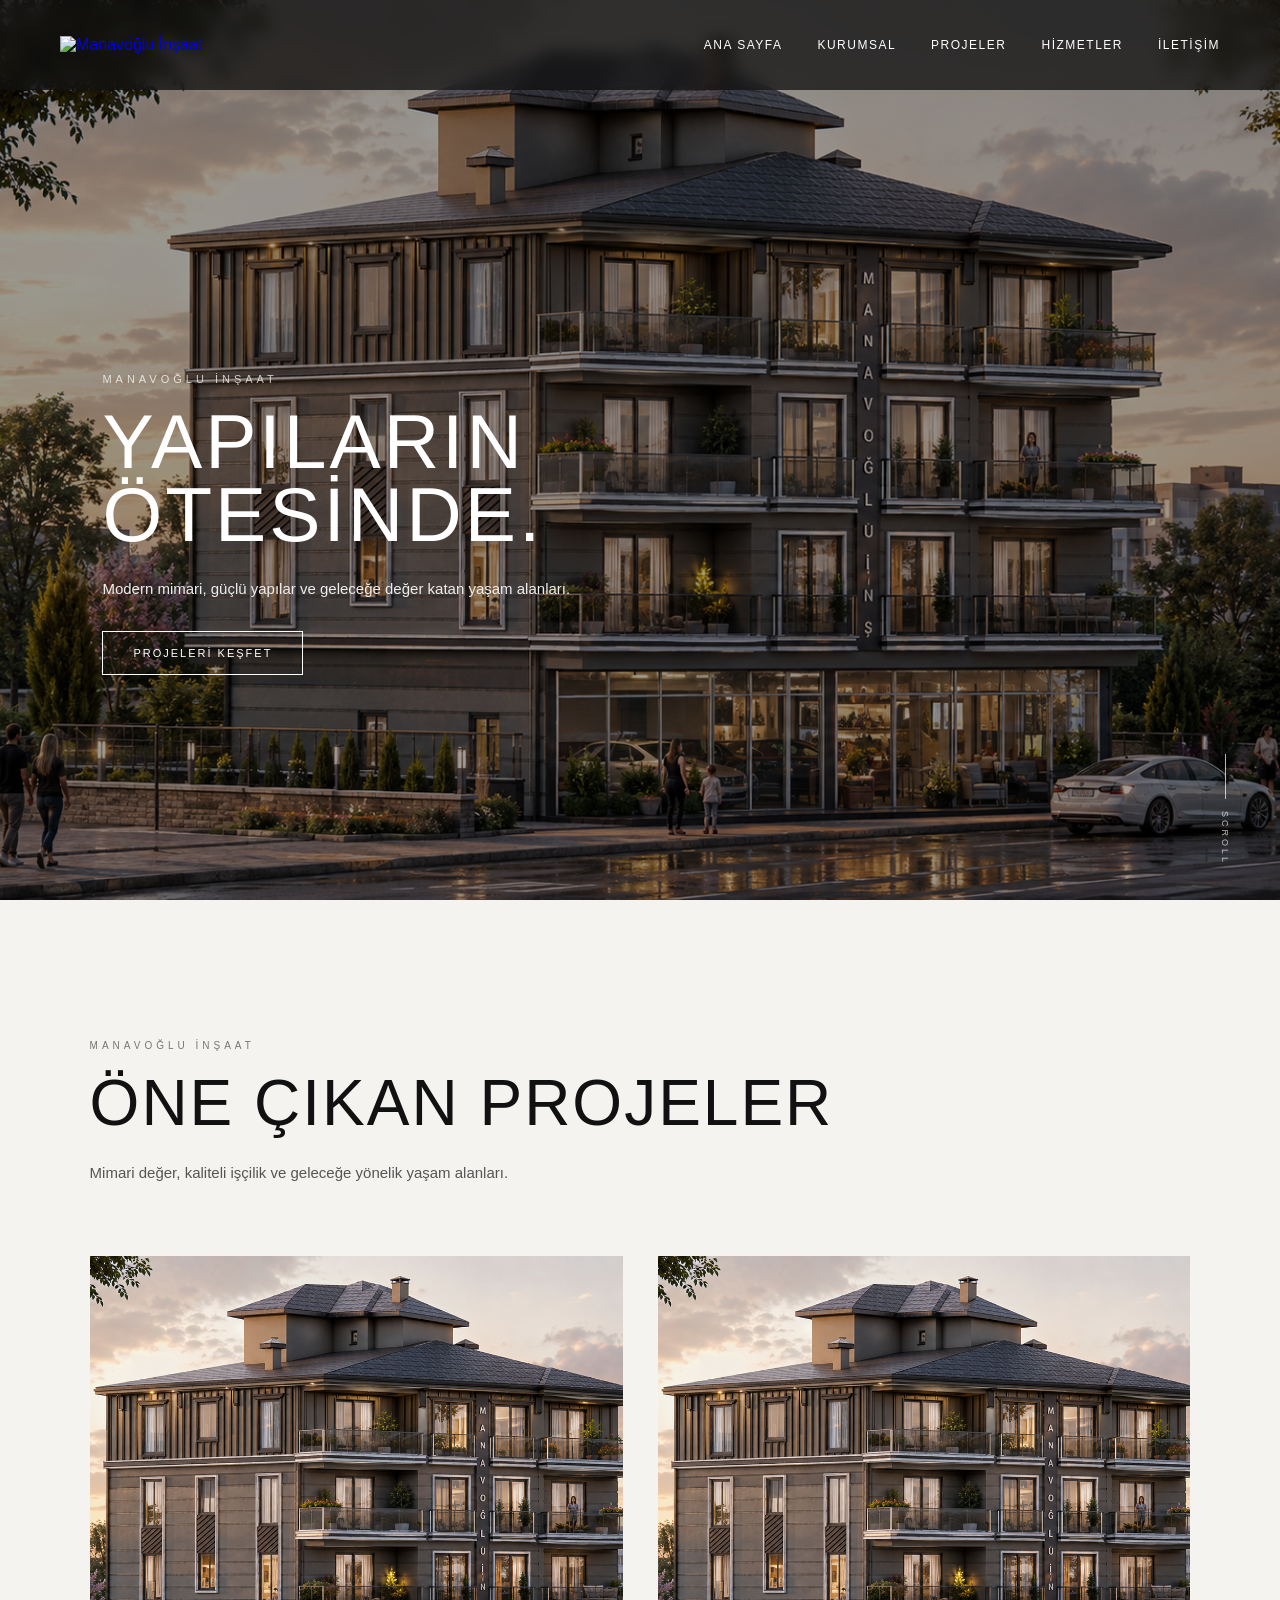
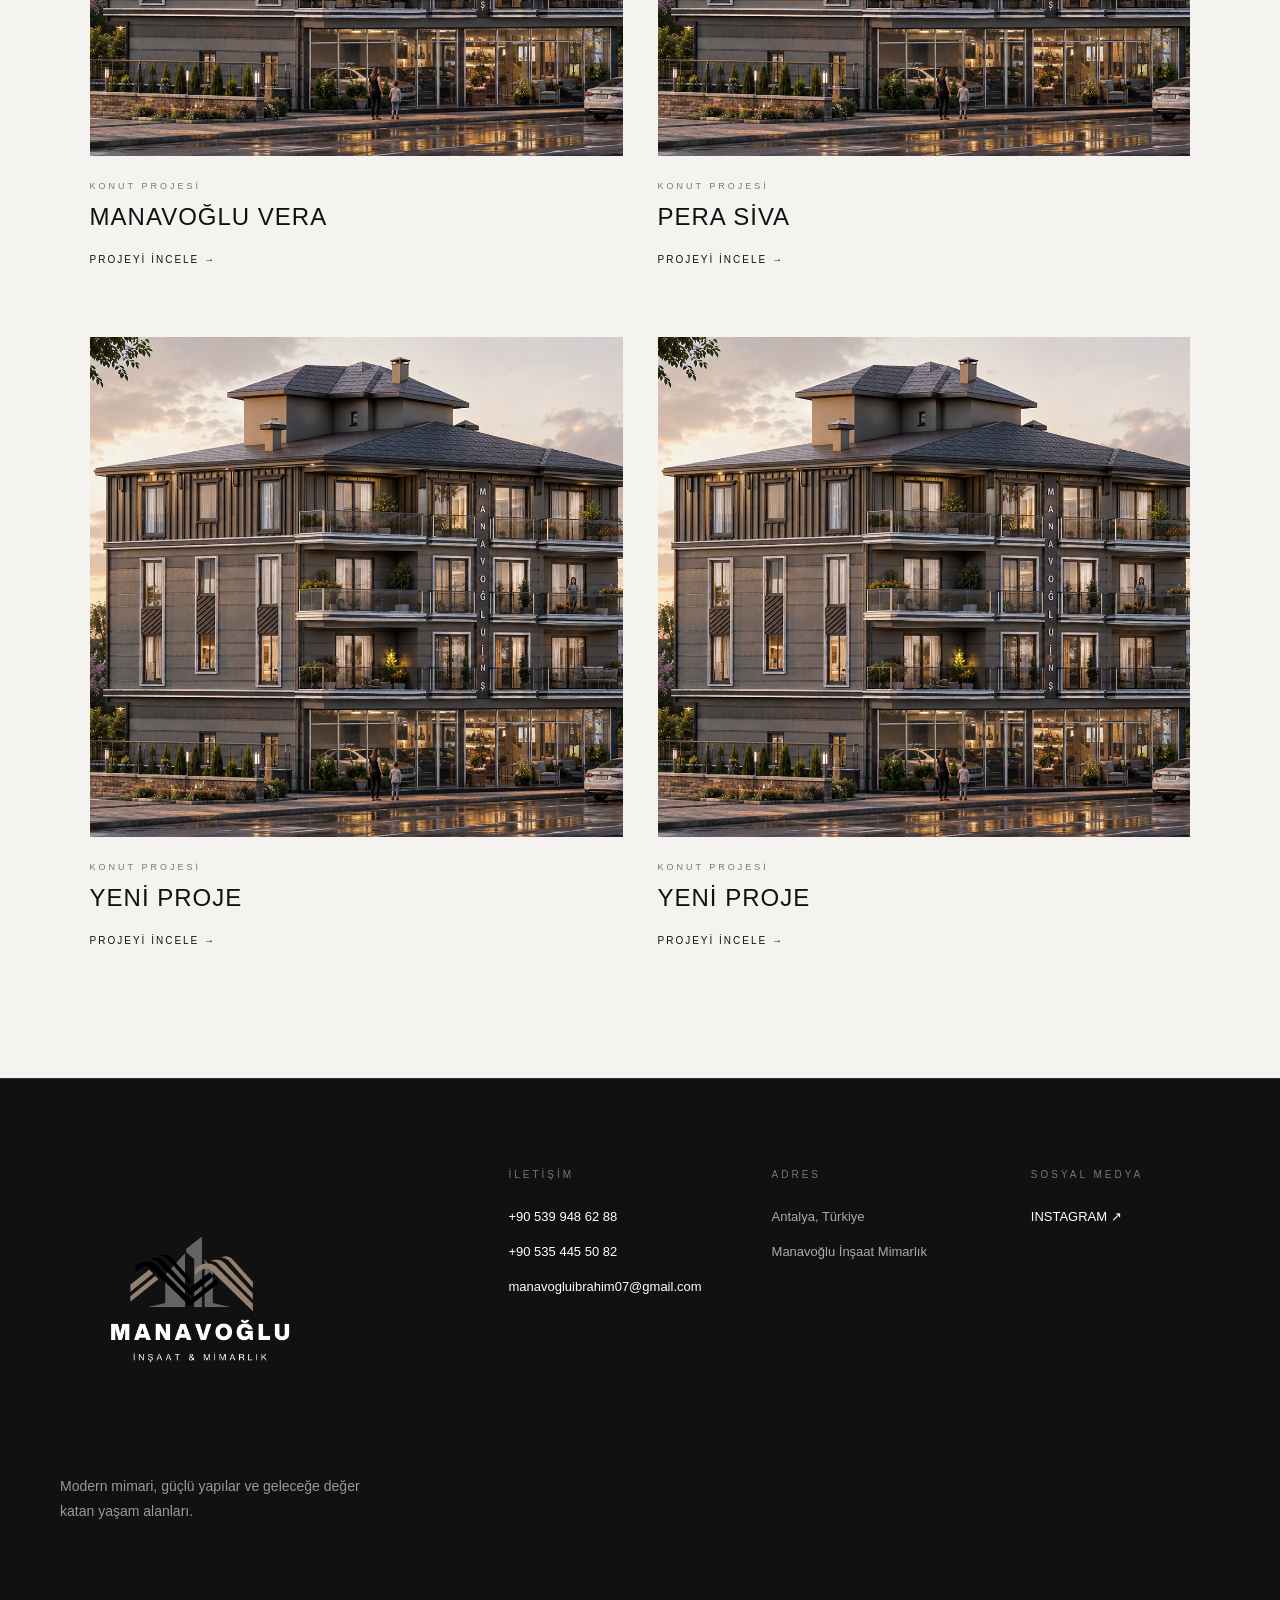
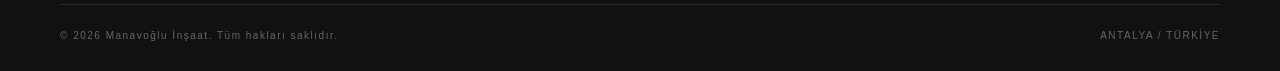
==== index.html @ 9c39bdbb "hamburger butonu" ====
<!DOCTYPE html>
<html lang="tr">
<head>
    <meta charset="UTF-8">
    <meta name="viewport" content="width=device-width, initial-scale=1.0">
    <link rel="icon" type="image/png" href="./images/favicon.png">

    <title>Manavoğlu İnşaat</title>

    <link rel="stylesheet" href="css/style.css">
</head>

<body>

    <!-- =========================
         ÜST MENÜ
    ========================== -->

    <header class="navbar">

    <a href="index.html" class="logo">
        <img src="./images/manavoglu-logo.png" alt="Manavoğlu İnşaat">
    </a>

    <nav class="menu" id="mobileMenu">

        <a href="index.html">ANA SAYFA</a>

        <a href="kurumsal.html">KURUMSAL</a>

        <a href="#projeler">PROJELER</a>

        <a href="#">HİZMETLER</a>

        <a href="#iletisim">İLETİŞİM</a>

    </nav>

    <!-- HAMBURGER BUTONU -->

    <button class="hamburger" id="hamburger" aria-label="Menüyü aç">

        <span></span>
        <span></span>
        <span></span>

    </button>

</header>


    <main>

        <!-- =========================
             HERO
        ========================== -->

        <section class="hero">

            <img
                src="./images/hero.png"
                class="hero-image"
                alt="Manavoğlu İnşaat projesi"
            >

            <div class="hero-overlay"></div>

            <div class="hero-content">

                <p class="hero-small">
                    MANAVOĞLU İNŞAAT
                </p>

                <h1>
                    YAPILARIN<br>
                    ÖTESİNDE.
                </h1>

                <p class="hero-text">
                    Modern mimari, güçlü yapılar ve
                    geleceğe değer katan yaşam alanları.
                </p>

                <a href="#projeler" class="hero-button">
                    PROJELERİ KEŞFET
                </a>

            </div>

            <div class="scroll-indicator">
                <span></span>
                SCROLL
            </div>

        </section>


        <!-- =========================
             PROJELER
        ========================== -->

        <section class="projects-section" id="projeler">

            <div class="section-header">

                <p class="section-small">
                    MANAVOĞLU İNŞAAT
                </p>

                <h2>
                    ÖNE ÇIKAN PROJELER
                </h2>

                <p class="section-description">
                    Mimari değer, kaliteli işçilik ve
                    geleceğe yönelik yaşam alanları.
                </p>

            </div>


            <div class="projects-grid">

                <!-- PROJE 1 -->

                <article class="project-card">

                    <div class="project-image">

                        <img
                            src="./images/hero.png"
                            alt="Manavoğlu Vera"
                        >

                    </div>

                    <div class="project-info">

                        <p>
                            KONUT PROJESİ
                        </p>

                        <h3>
                            MANAVOĞLU VERA
                        </h3>

                        <a href="projeler/manavoglu-vera.html">
                            PROJEYİ İNCELE →
                        </a>

                    </div>

                </article>


                <!-- PROJE 2 -->

                <article class="project-card">

                    <div class="project-image">

                        <img
                            src="./images/hero.png"
                            alt="Pera Siva"
                        >

                    </div>

                    <div class="project-info">

                        <p>
                            KONUT PROJESİ
                        </p>

                        <h3>
                            PERA SİVA
                        </h3>

                        <a href="#">
                            PROJEYİ İNCELE →
                        </a>

                    </div>

                </article>


                <!-- PROJE 3 -->

                <article class="project-card">

                    <div class="project-image">

                        <img
                            src="./images/hero.png"
                            alt="Yeni Proje"
                        >

                    </div>

                    <div class="project-info">

                        <p>
                            KONUT PROJESİ
                        </p>

                        <h3>
                            YENİ PROJE
                        </h3>

                        <a href="#">
                            PROJEYİ İNCELE →
                        </a>

                    </div>

                </article>


                <!-- PROJE 4 -->

                <article class="project-card">

                    <div class="project-image">

                        <img
                            src="./images/hero.png"
                            alt="Yeni Proje"
                        >

                    </div>

                    <div class="project-info">

                        <p>
                            KONUT PROJESİ
                        </p>

                        <h3>
                            YENİ PROJE
                        </h3>

                        <a href="#">
                            PROJEYİ İNCELE →
                        </a>

                    </div>

                </article>

            </div>

        </section>

    </main>


    <!-- =========================
         FOOTER
    ========================== -->

    <footer class="site-footer" id="iletisim">

        <div class="footer-top">

            <!-- MARKA -->

            <div class="footer-brand">

                <div class="footer-logo">
                    
                    <img
        src="./images/manavoglu logo seffaf site icin.png"
        alt="Manavoğlu İnşaat"
    >
                </div>

                <p>
                    Modern mimari, güçlü yapılar ve
                    geleceğe değer katan yaşam alanları.
                </p>

            </div>


            <!-- İLETİŞİM -->

            <div class="footer-column">

                <h3>
                    İLETİŞİM
                </h3>
                <!-- İBRAHİM MANAVOĞLU -->
                <a href="tel:+905399486288">
                    +90 539 948 62 88
                </a>
                 <!-- MEHMET MANAVOĞLU -->
                <a href="tel:+905354455082">
                    +90 535 445 50 82
                </a>

                <a href="mailto:manavogluibrahim07@gmail.com">
                    manavogluibrahim07@gmail.com
                </a>

            </div>


            <!-- ADRES -->

            <div class="footer-column">

                <h3>
                    ADRES
                </h3>

                <p>
                    Antalya, Türkiye
                </p>

                <p>
                    Manavoğlu İnşaat Mimarlık
                </p>

            </div>


            <!-- SOSYAL MEDYA -->

            <div class="footer-column">

                <h3>
                    SOSYAL MEDYA
                </h3>

                <a
                    href="https://www.instagram.com"
                    target="_blank"
                    rel="noopener noreferrer"
                >
                    INSTAGRAM ↗
                </a>

            </div>

        </div>


        <!-- FOOTER ALT -->

        <div class="footer-bottom">

            <p>
                © 2026 Manavoğlu İnşaat. Tüm hakları saklıdır.
            </p>

            <p>
                ANTALYA / TÜRKİYE
            </p>

        </div>

    </footer>


</body>
</html>
---- css/style.css ----
/* =========================================
   GENEL
========================================= */

* {
    box-sizing: border-box;
}

html {
    scroll-behavior: smooth;
}

body {
    margin: 0;
    background-color: #111111;
    color: white;
    font-family: Arial, sans-serif;
}

img {
    max-width: 100%;
}


/* =========================================
   ÜST MENÜ
========================================= */

.navbar {
    width: 100%;
    height: 90px;

    display: flex;
    align-items: center;
    justify-content: space-between;

    padding: 0 60px;

    position: fixed;
    top: 0;
    left: 0;

    z-index: 1000;

    background-color: rgba(17, 17, 17, 0.75);
    backdrop-filter: blur(8px);
}

.logo {
    display: flex;
    align-items: center;

    width: 150px;
    height: auto;

    text-decoration: none;
}

.logo img {
    display: block;

    width: 150px;
    height: auto;

    object-fit: contain;
}

.menu {
    display: flex;
    gap: 35px;
}

.menu a {
    color: white;
    text-decoration: none;

    font-size: 12px;
    letter-spacing: 1.5px;

    transition: 0.3s;
}

.menu a:hover {
    opacity: 0.6;
}


/* =========================================
   ANA GİRİŞ
========================================= */

.hero {
    width: 100%;
    height: 100vh;

    position: relative;
    overflow: hidden;
}

.hero-image {
    position: absolute;

    width: 100%;
    height: 100%;

    object-fit: cover;

    top: 0;
    left: 0;

    z-index: 0;
}

.hero-overlay {
    position: absolute;

    width: 100%;
    height: 100%;

    top: 0;
    left: 0;

    background: rgba(0, 0, 0, 0.38);

    z-index: 1;
}


/* =========================================
   HERO YAZILARI
========================================= */

.hero-content {
    position: absolute;

    z-index: 2;

    left: 8%;
    bottom: 25%;

    max-width: 700px;

    text-align: left;
}

.hero-small {
    font-size: 11px;
    letter-spacing: 4px;

    margin-bottom: 20px;

    opacity: 0.75;
}

.hero h1 {
    font-size: clamp(50px, 6vw, 90px);

    line-height: 0.95;
    letter-spacing: 3px;

    margin: 0 0 25px;

    font-weight: 500;
}

.hero-text {
    font-size: 15px;

    line-height: 1.7;

    color: #eeeeee;

    max-width: 520px;

    margin: 0 0 30px;
}


/* =========================================
   HERO BUTONU
========================================= */

.hero-button {
    display: inline-block;

    padding: 15px 30px;

    border: 1px solid white;

    color: white;

    text-decoration: none;

    font-size: 11px;

    letter-spacing: 2px;

    transition: 0.3s;
}

.hero-button:hover {
    background-color: white;
    color: #111111;
}


/* =========================================
   SCROLL
========================================= */

.scroll-indicator {
    position: absolute;

    right: 50px;
    bottom: 35px;

    z-index: 2;

    display: flex;
    align-items: center;

    gap: 12px;

    font-size: 9px;

    letter-spacing: 3px;

    opacity: 0.7;

    writing-mode: vertical-rl;
}

.scroll-indicator span {
    width: 1px;
    height: 45px;

    background-color: white;

    display: block;
}


/* =========================================
   PROJELER
========================================= */

.projects-section {
    background-color: #f4f3f0;

    color: #111111;

    padding: 130px 7%;
}

.section-header {
    max-width: 750px;

    margin-bottom: 70px;
}

.section-small {
    font-size: 10px;

    letter-spacing: 4px;

    margin-bottom: 20px;

    opacity: 0.55;
}

.section-header h2 {
    font-size: clamp(40px, 5vw, 70px);

    line-height: 1;

    font-weight: 400;

    letter-spacing: 2px;

    margin: 0 0 25px;
}

.section-description {
    max-width: 500px;

    font-size: 15px;

    line-height: 1.7;

    color: #555555;
}


/* =========================================
   PROJE GRID
========================================= */

.projects-grid {
    display: grid;

    grid-template-columns: repeat(2, 1fr);

    gap: 70px 35px;
}


/* =========================================
   PROJE KARTI
========================================= */

.project-card {
    overflow: hidden;
}

.project-image {
    width: 100%;
    height: 500px;

    overflow: hidden;

    background-color: #dddddd;
}

.project-image img {
    width: 100%;
    height: 100%;

    object-fit: cover;

    display: block;

    transition: transform 0.6s ease;
}

.project-card:hover .project-image img {
    transform: scale(1.04);
}


/* =========================================
   PROJE BİLGİSİ
========================================= */

.project-info {
    padding-top: 25px;
}

.project-info p {
    font-size: 9px;

    letter-spacing: 3px;

    color: #777777;

    margin: 0 0 12px;
}

.project-info h3 {
    font-size: 24px;

    font-weight: 400;

    letter-spacing: 1px;

    margin: 0 0 18px;
}

.project-info a {
    color: #111111;

    text-decoration: none;

    font-size: 10px;

    letter-spacing: 2px;

    border-bottom: 1px solid #111111;

    padding-bottom: 5px;

    transition: 0.3s;
}

.project-info a:hover {
    opacity: 0.5;
}


/* =========================================
   FOOTER
========================================= */

.site-footer {
    width: 100%;

    background-color: #111111;

    color: #ffffff;

    padding: 90px 60px 30px;

    border-top: 1px solid rgba(255, 255, 255, 0.12);

    position: relative;

    z-index: 10;
}


/* =========================================
   FOOTER ÜST
========================================= */

.footer-top {
    max-width: 1400px;

    margin: 0 auto;

    display: grid;

    grid-template-columns: 2fr 1fr 1fr 1fr;

    gap: 70px;

    padding-bottom: 80px;
}


/* =========================================
   FOOTER MARKA
========================================= */

.footer-brand {
    max-width: 360px;

    display: flex;
    flex-direction: column;
    align-items: flex-start;
}


/* =========================================
   FOOTER LOGO
========================================= */

.footer-logo {
    width: 280px;
    height: auto;

    margin: 0 0 25px 0;

    display: block;

    line-height: 0;
}

.footer-logo img {
    display: block;

    width: 100%;
    height: auto;

    max-width: 280px;

    object-fit: contain;

    opacity: 1;
}


/* =========================================
   FOOTER AÇIKLAMA
========================================= */

.footer-brand p {
    color: #999999;

    font-size: 14px;

    line-height: 1.8;

    max-width: 330px;

    margin: 0;
}


/* =========================================
   FOOTER SÜTUNLARI
========================================= */

.footer-column {
    display: flex;

    flex-direction: column;

    align-items: flex-start;
}

.footer-column h3 {
    font-size: 10px;

    letter-spacing: 3px;

    font-weight: 500;

    color: #777777;

    margin: 0 0 25px;
}

.footer-column a,
.footer-column p {
    color: #ffffff;

    text-decoration: none;

    font-size: 13px;

    line-height: 1.8;

    margin: 0 0 12px;

    transition: 0.3s;
}

.footer-column a:hover {
    opacity: 0.5;

    transform: translateX(4px);
}

.footer-column p {
    color: #aaaaaa;
}


/* =========================================
   FOOTER ALT
========================================= */

.footer-bottom {
    max-width: 1400px;

    margin: 0 auto;

    padding-top: 25px;

    border-top: 1px solid rgba(255, 255, 255, 0.10);

    display: flex;

    justify-content: space-between;

    align-items: center;
}

.footer-bottom p {
    margin: 0;

    color: #666666;

    font-size: 10px;

    letter-spacing: 1.5px;
}


/* =========================================
   PROJE DETAY SAYFASI
========================================= */

.project-hero {
    width: 100%;
    height: 100vh;

    position: relative;
    overflow: hidden;

    background: #111;
}

.project-hero > img {
    width: 100%;
    height: 100%;

    object-fit: cover;

    display: block;
}

.project-hero-overlay {
    position: absolute;

    inset: 0;

    background:
        linear-gradient(
            to top,
            rgba(0,0,0,0.75),
            rgba(0,0,0,0.05) 65%
        );
}

.project-hero-content {
    position: absolute;

    left: 8%;
    bottom: 12%;

    z-index: 2;

    color: white;
}

.project-hero-content p {
    font-size: 10px;

    letter-spacing: 5px;

    margin: 0 0 20px;

    opacity: 0.75;
}

.project-hero-content h1 {
    font-size: clamp(55px, 8vw, 110px);

    line-height: 0.9;

    letter-spacing: 3px;

    font-weight: 400;

    margin: 0 0 25px;
}

.project-hero-content span {
    font-size: 10px;

    letter-spacing: 4px;

    opacity: 0.8;
}


/* =========================================
   PROJE TANITIM
========================================= */

.project-intro {
    display: grid;

    grid-template-columns: 1fr 1fr;

    gap: 100px;

    padding: 150px 8%;

    background: #f4f3f0;

    color: #111;
}

.project-intro-title h2 {
    font-size: clamp(40px, 5vw, 70px);

    line-height: 1;

    font-weight: 400;

    letter-spacing: -1px;

    margin: 0;
}

.project-description {
    max-width: 550px;

    padding-top: 50px;
}

.project-description p {
    font-size: 16px;

    line-height: 1.8;

    color: #555;

    margin-bottom: 25px;
}


/* =========================================
   PROJE BİLGİLERİ
========================================= */

.project-details {
    display: grid;

    grid-template-columns: repeat(4, 1fr);

    background: #111;

    color: white;

    padding: 70px 8%;
}

.detail-item {
    border-left: 1px solid #444;

    padding-left: 25px;
}

.detail-item span {
    display: block;

    font-size: 9px;

    letter-spacing: 3px;

    color: #888;

    margin-bottom: 15px;
}

.detail-item strong {
    font-size: 13px;

    font-weight: 400;

    letter-spacing: 1px;
}


/* =========================================
   GALERİ
========================================= */

.vera-gallery {
    background: #f4f3f0;

    color: #111;

    padding: 140px 8%;
}

.gallery-header {
    max-width: 700px;

    margin-bottom: 70px;
}

.gallery-header h2 {
    font-size: clamp(45px, 6vw, 80px);

    font-weight: 400;

    line-height: 0.95;

    margin: 0;
}


/* =========================================
   SEKME BUTONLARI
========================================= */

.gallery-tabs {
    display: flex;

    gap: 0;

    border-bottom: 1px solid #ccc;

    margin-bottom: 70px;

    overflow-x: auto;
}

.tab-button {
    background: transparent;

    border: none;

    padding: 18px 25px;

    font-family: Arial, sans-serif;

    font-size: 10px;

    letter-spacing: 2px;

    color: #777;

    cursor: pointer;

    position: relative;

    white-space: nowrap;

    transition: 0.3s;
}

.tab-button:hover {
    color: #111;
}

.tab-button.active {
    color: #111;
}

.tab-button.active::after {
    content: "";

    position: absolute;

    left: 0;
    bottom: -1px;

    width: 100%;
    height: 2px;

    background: #111;
}


/* =========================================
   TAB İÇERİKLERİ
========================================= */

.tab-content {
    display: none !important;
}

.tab-content.active {
    display: block !important;

    animation: tabFade 0.5s ease;
}

@keyframes tabFade {

    from {
        opacity: 0;
        transform: translateY(15px);
    }

    to {
        opacity: 1;
        transform: translateY(0);
    }

}


/* =========================================
   GALERİ BAŞLIĞI
========================================= */

.gallery-title {
    display: flex;

    align-items: baseline;

    gap: 20px;

    margin-bottom: 40px;
}

.gallery-title span {
    font-size: 10px;

    letter-spacing: 2px;

    color: #888;
}

.gallery-title h3 {
    font-size: 25px;

    font-weight: 400;

    margin: 0;
}


/* =========================================
   PLANLAR
========================================= */

.plan-grid {
    display: grid;

    grid-template-columns: repeat(2, 1fr);

    gap: 40px;
}

.plan-card {
    background: white;

    overflow: hidden;

    position: relative;

    cursor: pointer;
}

.plan-card img {
    width: 100%;
    height: 500px;

    object-fit: cover;

    display: block;

    transition: transform 0.6s ease;
}

.plan-card:hover img {
    transform: scale(1.03);
}

.plan-label {
    display: flex;

    justify-content: space-between;

    align-items: center;

    padding: 20px 5px 0;
}

.plan-label span {
    font-size: 9px;

    letter-spacing: 2px;

    color: #888;
}

.plan-label strong {
    font-size: 11px;

    letter-spacing: 2px;

    font-weight: 400;
}


/* =========================================
   RENDERLAR
========================================= */

.render-grid {
    display: grid;

    grid-template-columns: repeat(2, 1fr);

    gap: 20px;
}

.render-card {
    height: 450px;

    overflow: hidden;

    background: #ddd;
}

.render-card.large {
    grid-column: span 2;

    height: 650px;
}

.render-card img {
    width: 100%;
    height: 100%;

    object-fit: cover;

    display: block;

    transition: transform 0.7s ease;
}

.render-card:hover img {
    transform: scale(1.03);
}


/* =========================================
   İÇ MEKAN
========================================= */

.interior-grid {
    display: grid;

    grid-template-columns: repeat(2, 1fr);

    gap: 30px;
}

.interior-card {
    position: relative;

    overflow: hidden;

    height: 550px;

    background: #ddd;
}

.interior-card img {
    width: 100%;
    height: 100%;

    object-fit: cover;

    display: block;

    transition: transform 0.7s ease;
}

.interior-card:hover img {
    transform: scale(1.04);
}

.interior-card div {
    position: absolute;

    left: 25px;
    bottom: 25px;

    color: white;

    font-size: 10px;

    letter-spacing: 3px;

    text-shadow:
        0 2px 10px rgba(0,0,0,0.5);
}


/* =========================================
   GÖRÜNÜŞLER
========================================= */

.elevation-grid {
    display: grid;

    grid-template-columns: repeat(2, 1fr);

    gap: 30px;
}

.elevation-card {
    position: relative;

    height: 500px;

    overflow: hidden;

    background: white;
}

.elevation-card img {
    width: 100%;
    height: 100%;

    object-fit: cover;

    display: block;

    transition: transform 0.7s ease;
}

.elevation-card:hover img {
    transform: scale(1.03);
}

.elevation-card span {
    position: absolute;

    left: 25px;
    bottom: 25px;

    font-size: 10px;

    letter-spacing: 3px;

    color: white;

    text-shadow:
        0 2px 10px rgba(0,0,0,0.6);
}


/* =========================================
   PROJE İLETİŞİM
========================================= */

.project-contact {
    background: #111;

    color: white;

    padding: 150px 8%;

    text-align: center;
}

.project-contact p {
    font-size: 10px;

    letter-spacing: 5px;

    color: #888;

    margin-bottom: 25px;
}

.project-contact h2 {
    font-size: clamp(45px, 6vw, 80px);

    line-height: 1;

    font-weight: 400;

    margin: 0 0 45px;
}

.project-contact a {
    color: white;

    text-decoration: none;

    font-size: 10px;

    letter-spacing: 3px;

    border-bottom: 1px solid white;

    padding-bottom: 8px;
}


/* =========================================
   KURUMSAL SAYFASI
========================================= */

.corporate-hero {
    width: 100%;
    height: 70vh;

    position: relative;

    background:
        linear-gradient(
            rgba(0,0,0,0.45),
            rgba(0,0,0,0.75)
        ),
        #111;

    display: flex;

    align-items: flex-end;

    padding: 0 8% 100px;

    color: white;
}

.corporate-hero-content p {
    font-size: 10px;

    letter-spacing: 5px;

    margin: 0 0 25px;

    opacity: 0.7;
}

.corporate-hero-content h1 {
    font-size: clamp(60px, 9vw, 130px);

    line-height: 0.9;

    font-weight: 400;

    letter-spacing: 3px;

    margin: 0 0 30px;
}

.corporate-hero-content span {
    font-size: 10px;

    letter-spacing: 4px;

    opacity: 0.7;
}


/* =========================================
   KURUMSAL SEKME MENÜSÜ
========================================= */

.corporate-tabs {
    display: flex;

    gap: 0;

    background: #f4f3f0;

    border-bottom: 1px solid #ccc;

    padding: 0 8%;

    position: sticky;

    top: 90px;

    z-index: 100;
}

.corporate-tabs a {
    padding: 25px 35px;

    color: #555;

    text-decoration: none;

    font-size: 10px;

    letter-spacing: 2px;

    transition: 0.3s;

    border-bottom: 2px solid transparent;
}

.corporate-tabs a:hover {
    color: #111;

    border-bottom-color: #111;
}


/* =========================================
   KURUMSAL BAŞLIKLAR
========================================= */

.corporate-section-header {
    max-width: 700px;

    margin-bottom: 70px;
}

.corporate-section-header p {
    font-size: 10px;

    letter-spacing: 4px;

    color: #777;

    margin: 0 0 25px;
}

.corporate-section-header h2 {
    font-size: clamp(45px, 6vw, 80px);

    line-height: 0.95;

    font-weight: 400;

    letter-spacing: -1px;

    margin: 0 0 25px;
}

.corporate-section-header span {
    font-size: 10px;

    letter-spacing: 3px;

    color: #999;
}


/* =========================================
   YÖNETİM
========================================= */

.management-section {
    background: #f4f3f0;

    color: #111;

    padding: 140px 8%;
}

.management-grid {
    display: grid;

    grid-template-columns: repeat(2, 1fr);

    gap: 50px;
}

.manager-card {
    overflow: hidden;
}

.manager-image {
    width: 100%;

    height: 650px;

    overflow: hidden;

    background: #ddd;
}

.manager-image img {
    width: 100%;
    height: 100%;

    object-fit: cover;

    display: block;

    filter: grayscale(100%);

    transition:
        transform 0.7s ease,
        filter 0.7s ease;
}

.manager-card:hover .manager-image img {
    transform: scale(1.03);

    filter: grayscale(0%);
}

.manager-info {
    padding-top: 25px;
}

.manager-info p {
    font-size: 9px;

    letter-spacing: 3px;

    color: #888;

    margin: 0 0 12px;
}

.manager-info h3 {
    font-size: 28px;

    font-weight: 400;

    margin: 0 0 10px;
}

.manager-info span {
    font-size: 9px;

    letter-spacing: 3px;

    color: #777;
}


/* =========================================
   VİZYON & MİSYON
========================================= */

.vision-mission-section {
    background: #111;

    color: white;

    padding: 150px 8%;
}

.vision-mission-section
.corporate-section-header p {
    color: #777;
}

.vision-mission-grid {
    display: grid;

    grid-template-columns: repeat(2, 1fr);

    gap: 100px;
}

.vision-mission-card {
    border-top: 1px solid #444;

    padding-top: 30px;
}

.vision-mission-card > span {
    font-size: 10px;

    letter-spacing: 3px;

    color: #777;
}

.vision-mission-card h3 {
    font-size: 35px;

    font-weight: 400;

    letter-spacing: 2px;

    margin: 30px 0;
}

.vision-mission-card p {
    max-width: 500px;

    font-size: 16px;

    line-height: 1.9;

    color: #aaa;

    margin: 0;
}


/* =========================================
   TABLET
========================================= */

@media (max-width: 900px) {

    .navbar {
        padding: 0 35px;
    }

    .menu {
        gap: 20px;
    }

    .footer-top {
        grid-template-columns: 1fr 1fr;

        gap: 50px;
    }

    .site-footer {
        padding: 70px 35px 25px;
    }
}


/* =========================================
   MOBİL
========================================= */

@media (max-width: 800px) {

    .project-intro {
        grid-template-columns: 1fr;

        gap: 30px;

        padding: 100px 6%;
    }

    .project-description {
        padding-top: 0;
    }

    .project-details {
        grid-template-columns: repeat(2, 1fr);

        gap: 40px;

        padding: 60px 6%;
    }

    .vera-gallery {
        padding: 100px 6%;
    }

    .plan-grid,
    .render-grid,
    .interior-grid,
    .elevation-grid {
        grid-template-columns: 1fr;
    }

    .render-card.large {
        grid-column: span 1;

        height: 450px;
    }

    .plan-card img,
    .interior-card,
    .elevation-card {
        height: 400px;
    }

    .gallery-tabs {
        margin-bottom: 50px;
    }

    .tab-button {
        padding: 16px 15px;
    }

    .corporate-hero {
        height: 60vh;

        padding: 0 6% 70px;
    }

    .corporate-tabs {
        padding: 0 6%;

        top: 90px;

        overflow-x: auto;
    }

    .corporate-tabs a {
        padding: 20px;

        white-space: nowrap;
    }

    .management-section,
    .vision-mission-section {
        padding: 100px 6%;
    }

    .management-grid,
    .vision-mission-grid {
        grid-template-columns: 1fr;

        gap: 60px;
    }

    .manager-image {
        height: 500px;
    }

}


@media (max-width: 600px) {

    .navbar {
        height: 75px;

        padding: 0 25px;
    }

    .menu {
        display: none;
    }

    .hero-content {
        left: 6%;

        bottom: 18%;

        right: 6%;
    }

    .hero h1 {
        font-size: 52px;
    }

    .hero-text {
        font-size: 14px;
    }

    .scroll-indicator {
        right: 20px;

        bottom: 25px;
    }

    .projects-section {
        padding: 90px 6%;
    }

    .projects-grid {
        grid-template-columns: 1fr;

        gap: 60px;
    }

    .project-image {
        height: 400px;
    }

    .site-footer {
        padding: 60px 25px 25px;
    }

    .footer-top {
        grid-template-columns: 1fr;

        gap: 40px;

        padding-bottom: 50px;
    }

    .footer-bottom {
        flex-direction: column;

        align-items: flex-start;

        gap: 12px;
    }
}


@media (max-width: 500px) {

    .project-details {
        grid-template-columns: 1fr;
    }

    .project-hero-content {
        left: 6%;

        bottom: 10%;
    }

    .project-hero-content h1 {
        font-size: 55px;
    }

    .corporate-hero-content h1 {
        font-size: 60px;
    }

    .manager-image {
        height: 400px;
    }

}
/* =========================================
   HAMBURGER MENÜ
========================================= */

.hamburger {
    display: none;

    width: 45px;
    height: 45px;

    padding: 0;

    border: none;

    background: transparent;

    cursor: pointer;

    flex-direction: column;

    justify-content: center;

    align-items: center;

    gap: 6px;

    z-index: 1100;
}

.hamburger span {
    display: block;

    width: 25px;
    height: 1px;

    background-color: white;

    transition: 0.3s ease;
}


/* =========================================
   HAMBURGER AÇILINCA
========================================= */

.hamburger.active span:nth-child(1) {
    transform: translateY(7px) rotate(45deg);
}

.hamburger.active span:nth-child(2) {
    opacity: 0;
}

.hamburger.active span:nth-child(3) {
    transform: translateY(-7px) rotate(-45deg);
}


/* =========================================
   MOBİL MENÜ
========================================= */

@media (max-width: 600px) {

    .navbar {
        height: 75px;

        padding: 0 25px;
    }

    /* LOGO */

    .logo {
        width: 130px;
    }

    .logo img {
        width: 130px;
    }


    /* HAMBURGER */

    .hamburger {
        display: flex;
    }


    /* MENÜ */

    .menu {
        position: fixed;

        top: 75px;
        left: 0;

        width: 100%;

        height: calc(100vh - 75px);

        background-color: rgba(17, 17, 17, 0.97);

        backdrop-filter: blur(12px);

        display: flex;

        flex-direction: column;

        align-items: center;

        justify-content: center;

        gap: 35px;

        transform: translateX(100%);

        transition: transform 0.4s ease;

        z-index: 1050;
    }


    /* MENÜ AÇIK */

    .menu.active {
        transform: translateX(0);
    }


    /* MENÜ YAZILARI */

    .menu a {
        color: white;

        font-size: 14px;

        letter-spacing: 3px;

        opacity: 0;

        transform: translateY(15px);

        transition:
            opacity 0.3s ease,
            transform 0.3s ease;
    }


    /* MENÜ AÇILDIĞINDA YAZILAR */

    .menu.active a {
        opacity: 1;

        transform: translateY(0);
    }

    .menu.active a:nth-child(1) {
        transition-delay: 0.05s;
    }

    .menu.active a:nth-child(2) {
        transition-delay: 0.10s;
    }

    .menu.active a:nth-child(3) {
        transition-delay: 0.15s;
    }

    .menu.active a:nth-child(4) {
        transition-delay: 0.20s;
    }

    .menu.active a:nth-child(5) {
        transition-delay: 0.25s;
    }

}
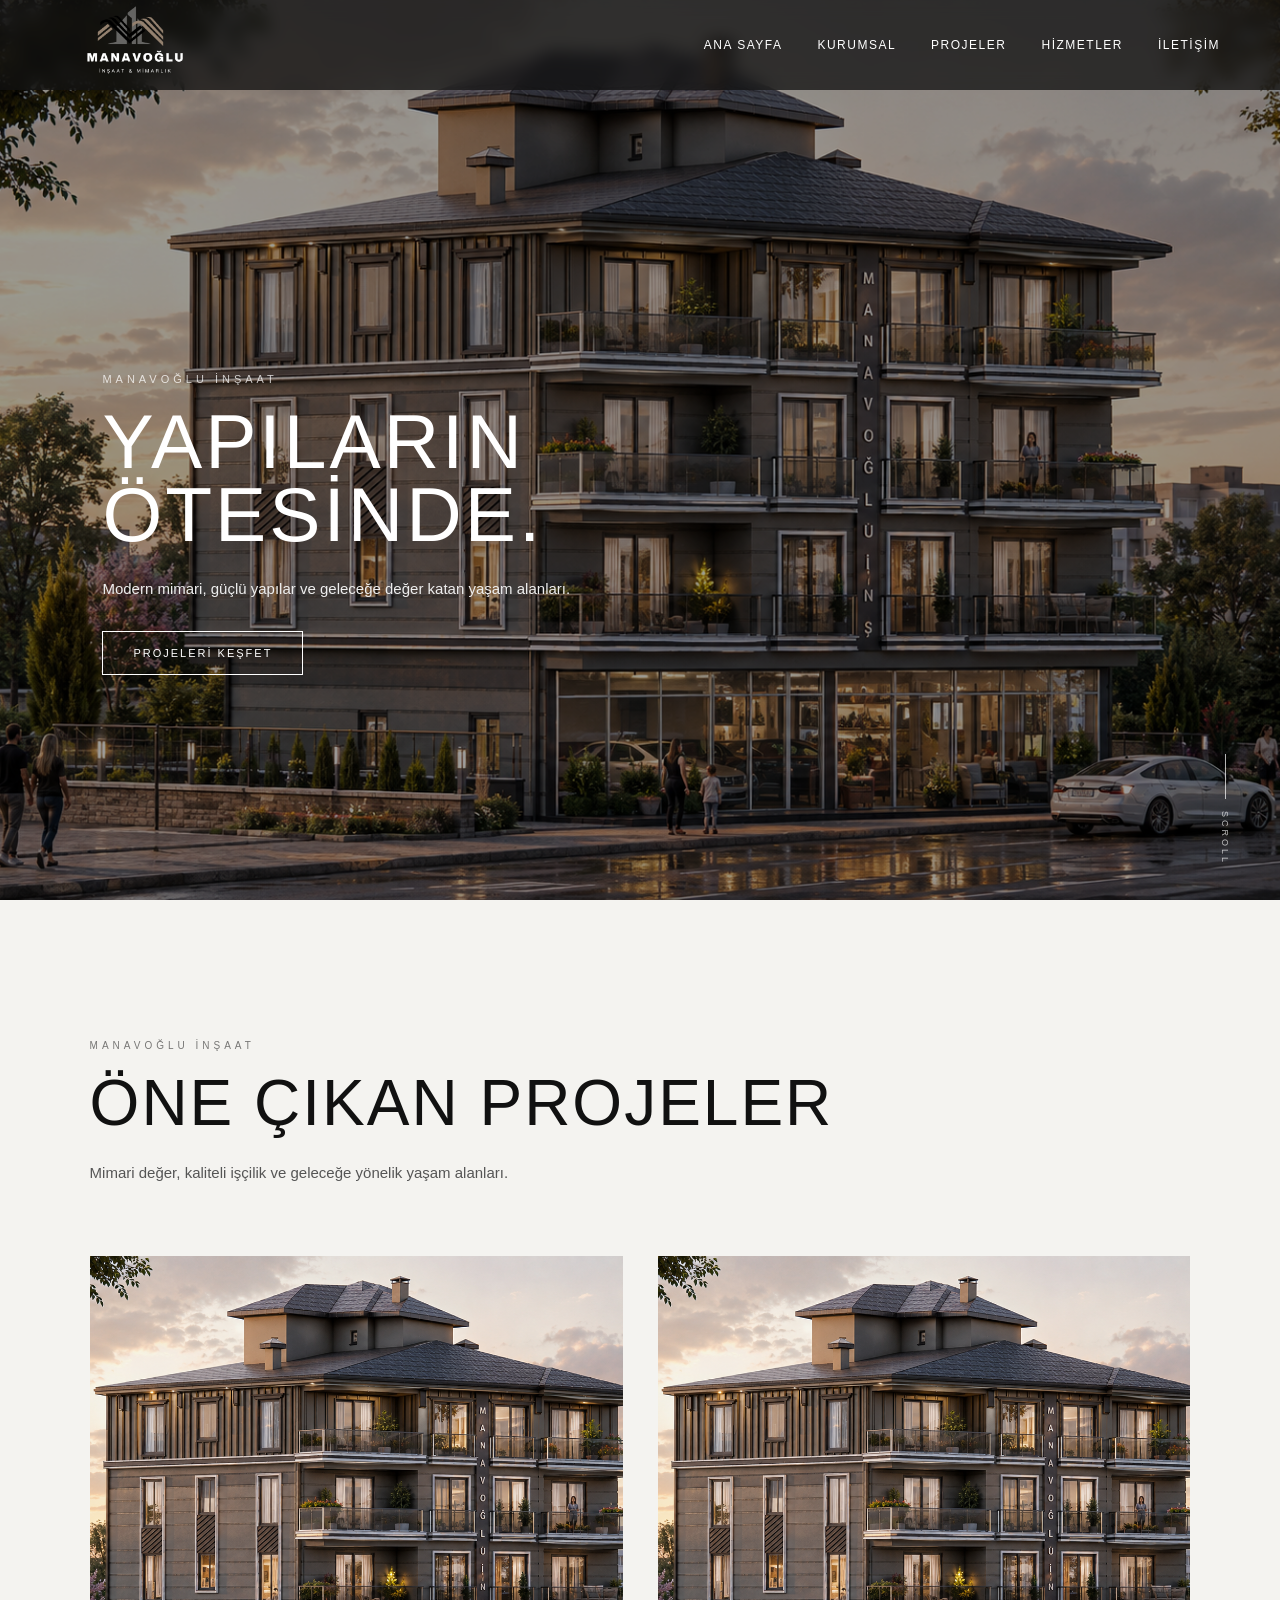
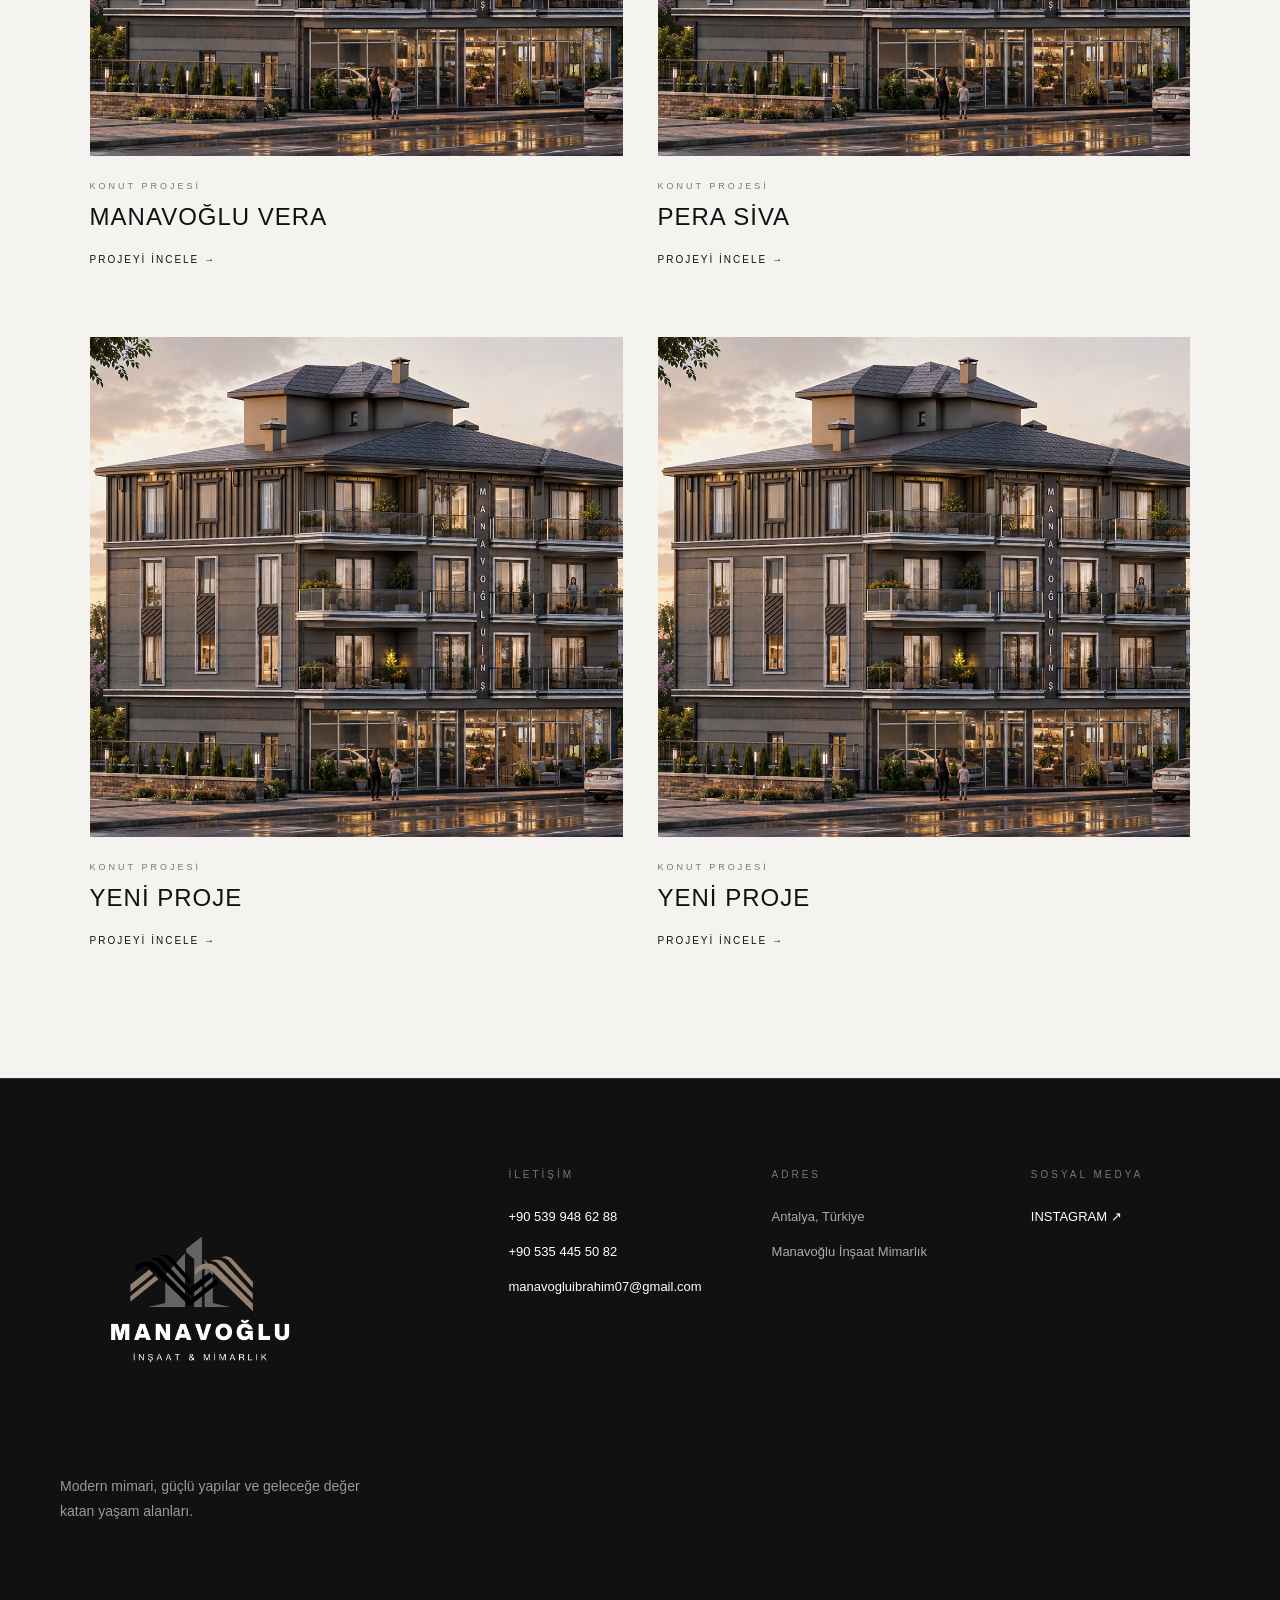
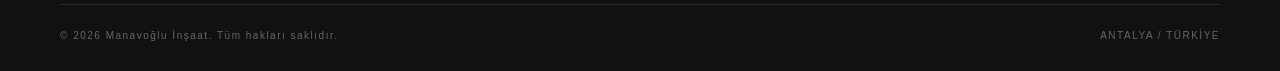
==== commit c448c81c: "logo düzetlme" ====
--- a/index.html
+++ b/index.html
@@ -19,7 +19,7 @@
     <header class="navbar">
 
     <a href="index.html" class="logo">
-        <img src="./images/manavoglu-logo.png" alt="Manavoğlu İnşaat">
+        <img src="./images/manavoglu logo seffaf site icin.png" alt="Manavoğlu İnşaat">
     </a>
 
     <nav class="menu" id="mobileMenu">
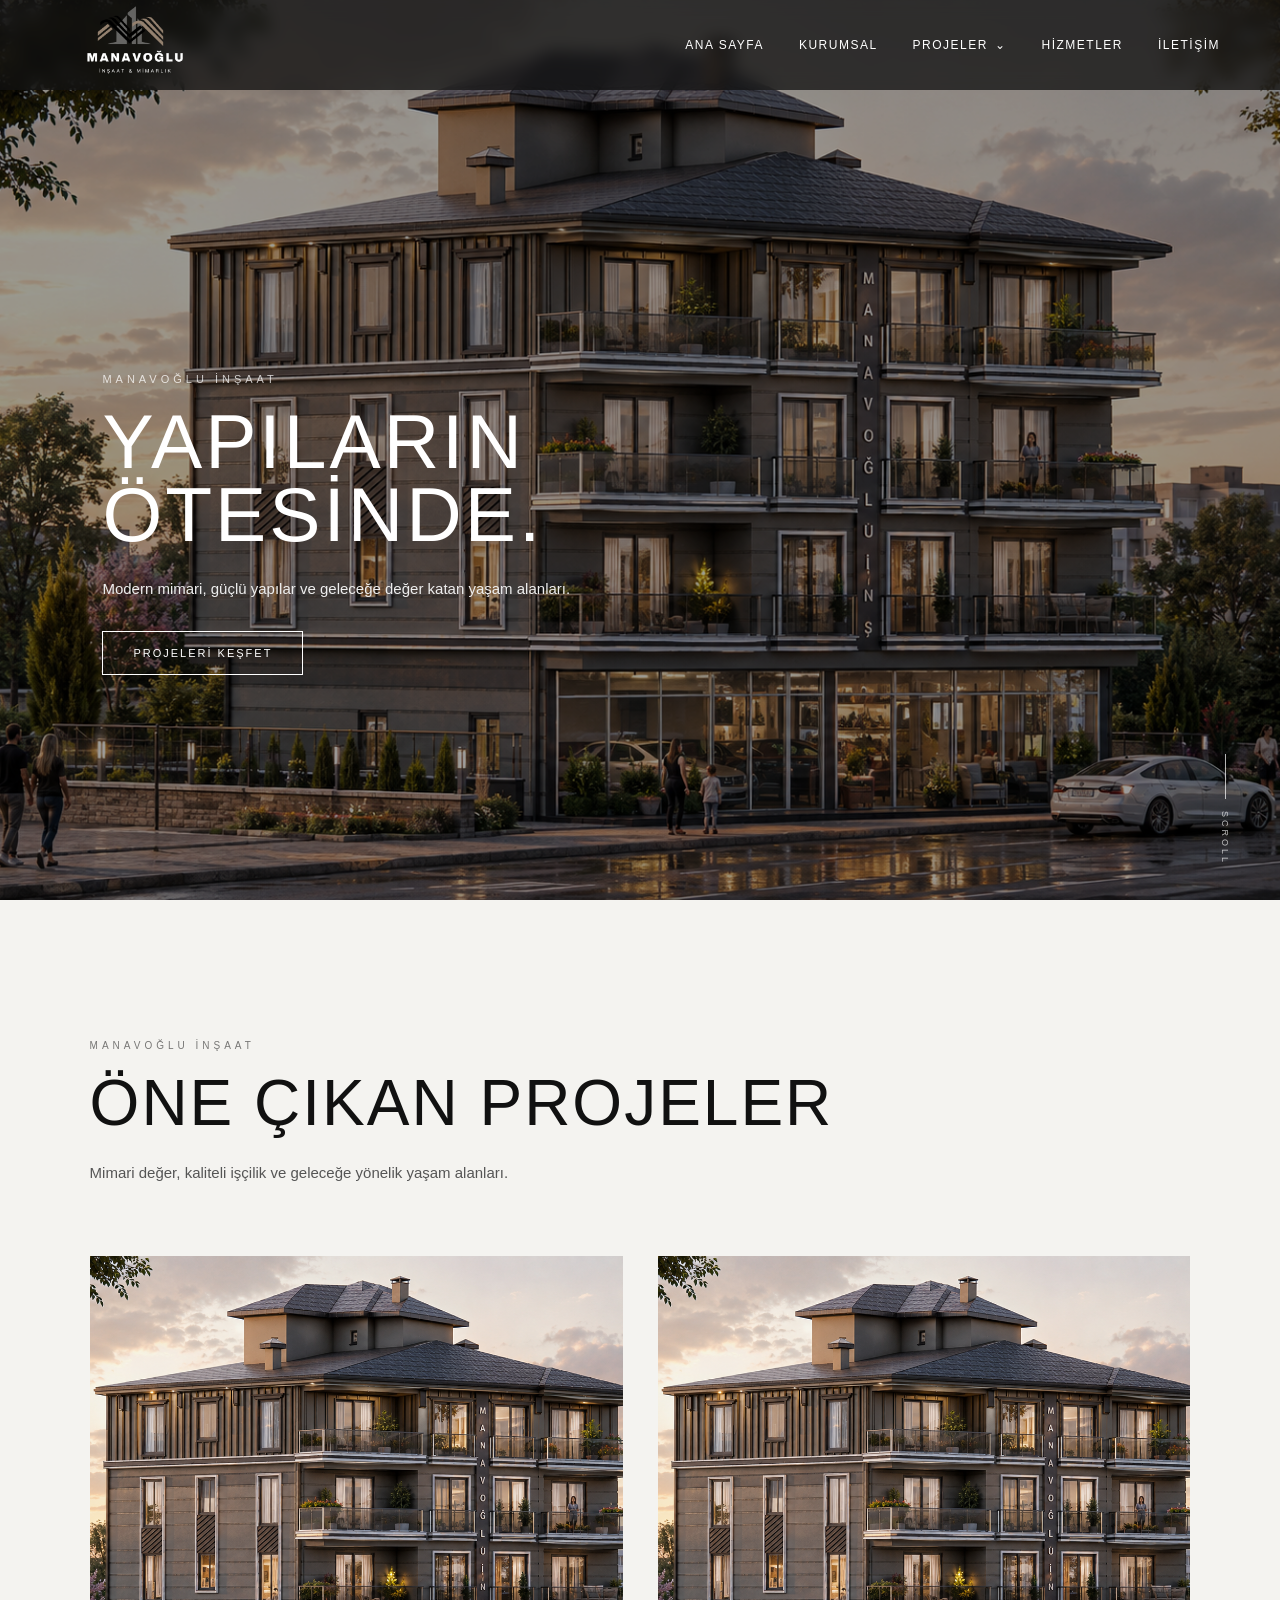
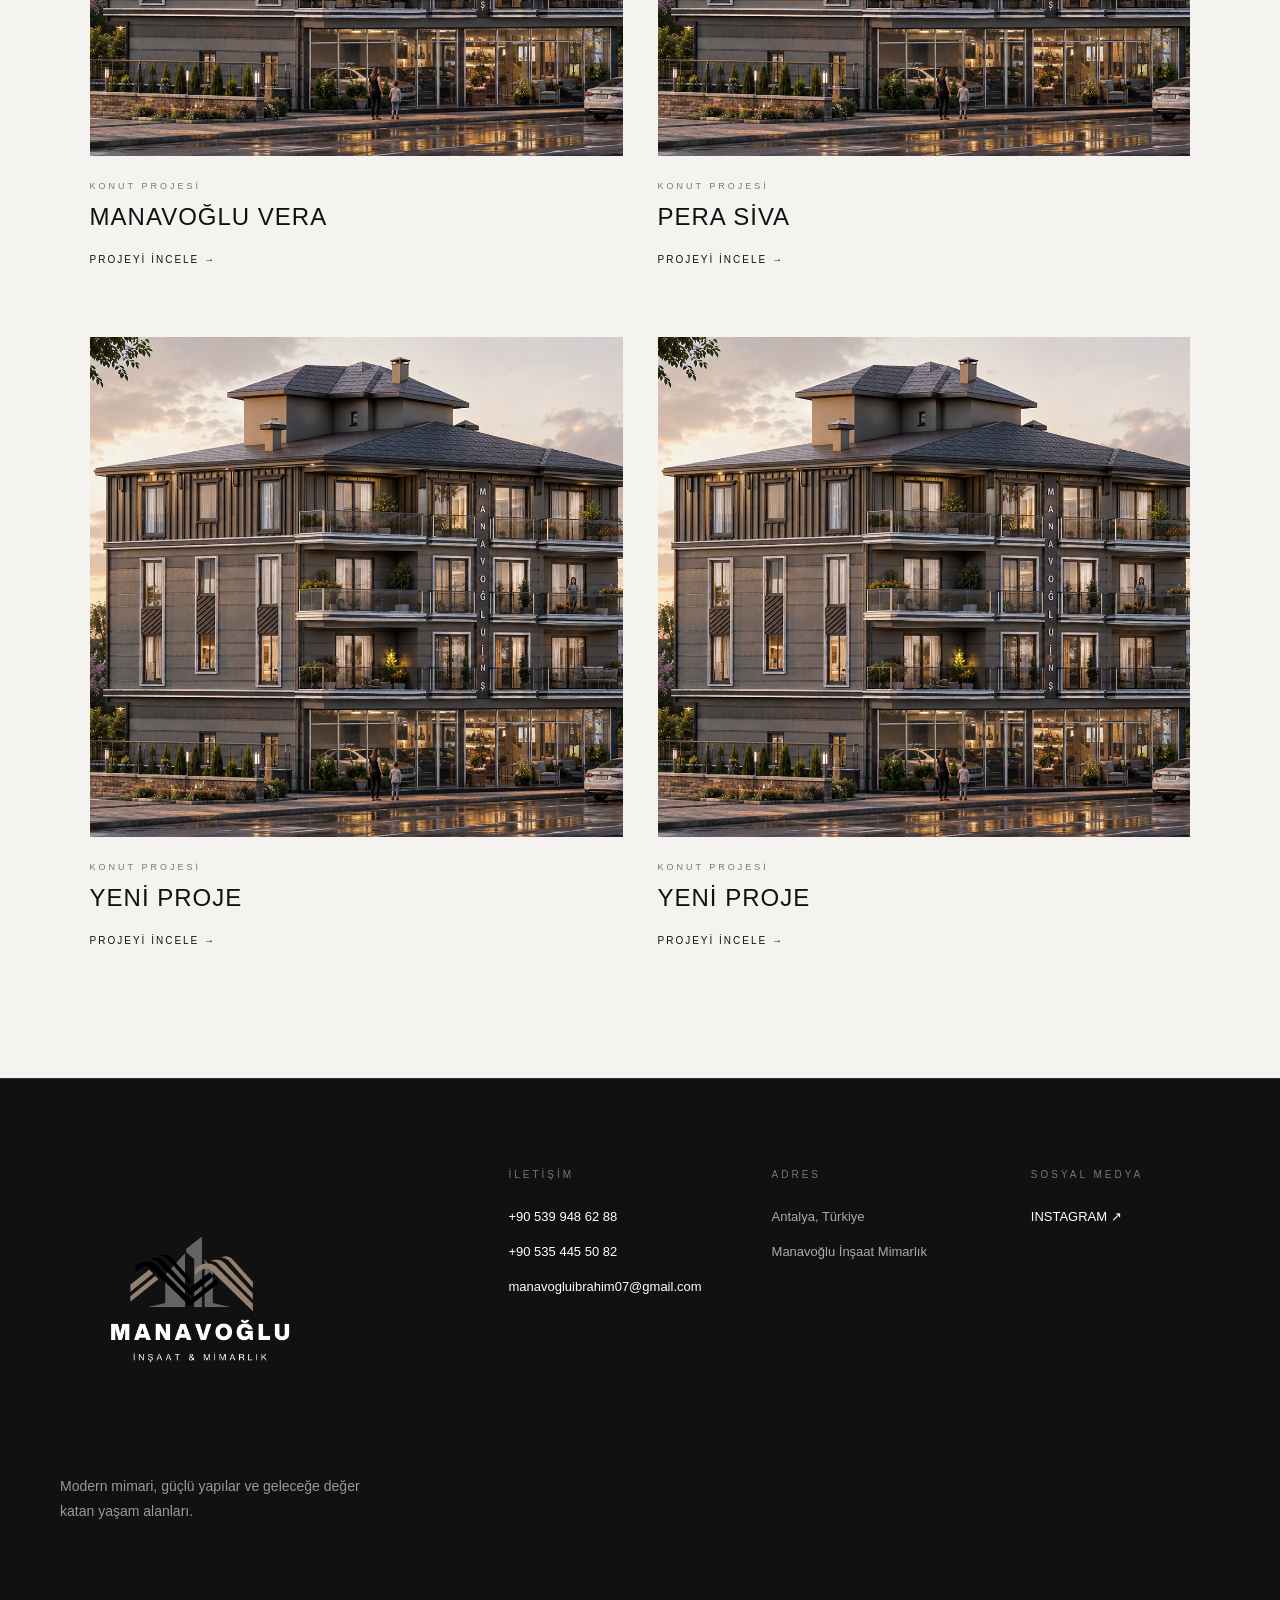
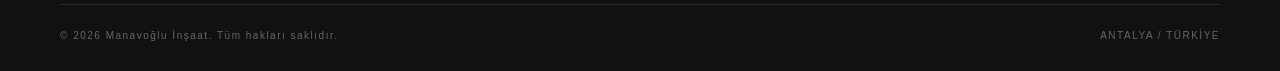
==== commit 34a8eb8f: "projeler menüsü eklendi" ====
--- a/index.html
+++ b/index.html
@@ -16,35 +16,126 @@
          ÜST MENÜ
     ========================== -->
 
-    <header class="navbar">
-
+   <header class="navbar">
+
+    <!-- LOGO -->
     <a href="index.html" class="logo">
-        <img src="./images/manavoglu logo seffaf site icin.png" alt="Manavoğlu İnşaat">
+        <img
+            src="./images/manavoglu logo seffaf site icin.png"
+            alt="Manavoğlu İnşaat"
+        >
     </a>
 
-    <nav class="menu" id="mobileMenu">
-
-        <a href="index.html">ANA SAYFA</a>
-
-        <a href="kurumsal.html">KURUMSAL</a>
-
-        <a href="#projeler">PROJELER</a>
-
-        <a href="#">HİZMETLER</a>
-
-        <a href="#iletisim">İLETİŞİM</a>
+    <!-- MASAÜSTÜ MENÜ -->
+    <nav class="menu">
+
+        <a href="index.html">
+            ANA SAYFA
+        </a>
+
+        <a href="kurumsal.html">
+            KURUMSAL
+        </a>
+
+        <!-- PROJELER -->
+        <div class="menu-dropdown">
+
+            <button
+                type="button"
+                class="projects-menu-button"
+                id="projectsMenuButton"
+            >
+                PROJELER
+                <span class="dropdown-arrow">⌄</span>
+            </button>
+
+            <div
+                class="dropdown-content"
+                id="projectsDropdown"
+            >
+
+                <a href="projeler.html#devam-eden">
+                    DEVAM EDEN PROJELER
+                </a>
+
+                <a href="projeler.html#tamamlanan">
+                    TAMAMLANAN PROJELER
+                </a>
+
+            </div>
+
+        </div>
+
+        <a href="#">
+            HİZMETLER
+        </a>
+
+        <a href="#iletisim">
+            İLETİŞİM
+        </a>
 
     </nav>
 
-    <!-- HAMBURGER BUTONU -->
-
-    <button class="hamburger" id="hamburger" aria-label="Menüyü aç">
-
+
+    <!-- HAMBURGER -->
+    <button
+        class="hamburger"
+        id="hamburger"
+        type="button"
+        aria-label="Menüyü aç"
+    >
         <span></span>
         <span></span>
         <span></span>
-
     </button>
+
+
+    <!-- MOBİL MENÜ -->
+    <nav class="mobile-menu" id="mobileMenu">
+
+        <a href="index.html">
+            ANA SAYFA
+        </a>
+
+        <a href="kurumsal.html">
+            KURUMSAL
+        </a>
+
+        <!-- MOBİL PROJELER -->
+        <div class="mobile-dropdown">
+
+            <button
+                type="button"
+                class="mobile-dropdown-button"
+                id="mobileProjectsButton"
+            >
+                PROJELER
+                <span class="dropdown-arrow">⌄</span>
+            </button>
+
+            <div class="mobile-dropdown-content">
+
+                <a href="projeler.html#devam-eden">
+                    DEVAM EDEN PROJELER
+                </a>
+
+                <a href="projeler.html#tamamlanan">
+                    TAMAMLANAN PROJELER
+                </a>
+
+            </div>
+
+        </div>
+
+        <a href="#">
+            HİZMETLER
+        </a>
+
+        <a href="#iletisim">
+            İLETİŞİM
+        </a>
+
+    </nav>
 
 </header>
 
@@ -361,7 +452,99 @@
         </div>
 
     </footer>
-
+<script>
+
+    /* =========================
+       HAMBURGER MENÜ
+    ========================= */
+
+    const hamburger = document.getElementById("hamburger");
+    const mobileMenu = document.getElementById("mobileMenu");
+
+    hamburger.addEventListener("click", function () {
+
+        hamburger.classList.toggle("active");
+        mobileMenu.classList.toggle("active");
+
+    });
+
+
+    /* =========================
+       MASAÜSTÜ PROJELER MENÜSÜ
+    ========================= */
+
+    const projectsMenuButton =
+        document.getElementById("projectsMenuButton");
+
+    const projectsDropdown =
+        document.getElementById("projectsDropdown");
+
+
+    projectsMenuButton.addEventListener("click", function (event) {
+
+        event.preventDefault();
+        event.stopPropagation();
+
+        projectsDropdown.classList.toggle("open");
+        projectsMenuButton.classList.toggle("open");
+
+    });
+
+
+    /* Sayfanın başka yerine tıklayınca dropdown kapanır */
+
+    document.addEventListener("click", function (event) {
+
+        if (
+            !event.target.closest(".menu-dropdown")
+        ) {
+
+            projectsDropdown.classList.remove("open");
+            projectsMenuButton.classList.remove("open");
+
+        }
+
+    });
+
+
+    /* =========================
+       MOBİL PROJELER MENÜSÜ
+    ========================= */
+
+    const mobileProjectsButton =
+        document.getElementById("mobileProjectsButton");
+
+    const mobileDropdown =
+        document.querySelector(".mobile-dropdown");
+
+
+    mobileProjectsButton.addEventListener("click", function () {
+
+        mobileDropdown.classList.toggle("open");
+
+    });
+
+
+    /* =========================
+       MOBİL LİNKLERE TIKLAYINCA MENÜ KAPANSIN
+    ========================= */
+
+    const mobileLinks =
+        document.querySelectorAll(".mobile-menu a");
+
+
+    mobileLinks.forEach(function (link) {
+
+        link.addEventListener("click", function () {
+
+            hamburger.classList.remove("active");
+            mobileMenu.classList.remove("active");
+
+        });
+
+    });
+
+</script>
 
 </body>
 </html>
--- a/css/style.css
+++ b/css/style.css
@@ -1833,4 +1833,1606 @@
         transition-delay: 0.25s;
     }
 
+}
+/* =========================================
+   MOBİL HAMBURGER MENÜ
+========================================= */
+
+.hamburger {
+    display: none;
+
+    width: 42px;
+    height: 42px;
+
+    padding: 0;
+
+    border: none;
+
+    background: transparent;
+
+    cursor: pointer;
+
+    position: relative;
+
+    z-index: 1100;
+}
+
+
+/* Hamburger çizgileri */
+
+.hamburger span {
+    display: block;
+
+    width: 25px;
+    height: 1px;
+
+    background: white;
+
+    margin: 6px auto;
+
+    transition: 0.3s ease;
+}
+
+
+/* =========================================
+   MOBİL MENÜ
+========================================= */
+
+.mobile-menu {
+    display: none;
+
+    position: fixed;
+
+    top: 75px;
+    left: 0;
+
+    width: 100%;
+
+    background: rgba(17, 17, 17, 0.97);
+
+    backdrop-filter: blur(12px);
+
+    padding: 30px 25px 40px;
+
+    flex-direction: column;
+
+    gap: 25px;
+
+    z-index: 1050;
+
+    border-top: 1px solid rgba(255,255,255,0.1);
+}
+
+
+.mobile-menu a {
+    color: white;
+
+    text-decoration: none;
+
+    font-size: 12px;
+
+    letter-spacing: 3px;
+
+    padding: 8px 0;
+
+    transition: 0.3s;
+}
+
+
+.mobile-menu a:hover {
+    opacity: 0.5;
+}
+
+
+/* MENÜ AÇILDIĞINDA */
+
+.mobile-menu.active {
+    display: flex;
+}
+
+
+/* =========================================
+   HAMBURGER → X ANİMASYONU
+========================================= */
+
+.hamburger.active span:nth-child(1) {
+    transform: translateY(7px) rotate(45deg);
+}
+
+
+.hamburger.active span:nth-child(2) {
+    opacity: 0;
+}
+
+
+.hamburger.active span:nth-child(3) {
+    transform: translateY(-7px) rotate(-45deg);
+}
+
+
+/* =========================================
+   MOBİL
+========================================= */
+
+@media (max-width: 600px) {
+
+    .navbar {
+        height: 75px;
+
+        padding: 0 25px;
+    }
+
+
+    /* Normal menüyü gizle */
+
+    .menu {
+        display: none;
+    }
+
+
+    /* Hamburgeri göster */
+
+    .hamburger {
+        display: block;
+    }
+
+
+    /* Mobil logo */
+
+    .logo {
+        width: 130px;
+    }
+
+
+    .logo img {
+        width: 130px;
+    }
+
+}
+/* =========================================
+   PROJELER DROPDOWN - MASAÜSTÜ
+========================================= */
+
+.menu-dropdown {
+    position: relative;
+}
+
+.menu-dropdown > a {
+    display: flex;
+    align-items: center;
+    gap: 7px;
+}
+
+.dropdown-arrow {
+    font-size: 12px;
+    line-height: 1;
+    transition: transform 0.3s ease;
+}
+
+.dropdown-content {
+    position: absolute;
+
+    top: calc(100% + 20px);
+    left: 50%;
+
+    transform: translateX(-50%) translateY(10px);
+
+    width: 230px;
+
+    background: rgba(17, 17, 17, 0.97);
+
+    border: 1px solid rgba(255,255,255,0.12);
+
+    padding: 8px 0;
+
+    opacity: 0;
+    visibility: hidden;
+
+    transition:
+        opacity 0.3s ease,
+        transform 0.3s ease;
+
+    z-index: 2000;
+}
+
+.dropdown-content a {
+    display: block;
+
+    padding: 16px 22px;
+
+    color: white;
+
+    text-decoration: none;
+
+    font-size: 10px;
+
+    letter-spacing: 1.8px;
+
+    white-space: nowrap;
+
+    transition:
+        background-color 0.3s ease,
+        padding-left 0.3s ease;
+}
+
+.dropdown-content a:hover {
+    background: rgba(255,255,255,0.08);
+
+    padding-left: 28px;
+}
+
+
+
+/* =========================================
+   MASAÜSTÜ PROJELER - TIKLAYINCA AÇILIR
+========================================= */
+
+/* =========================================
+   PROJELER - TIKLAYINCA AÇILAN MENÜ
+========================================= */
+
+.projects-menu-button {
+    background: none;
+    border: none;
+    padding: 0;
+
+    color: white;
+
+    font-family: Arial, sans-serif;
+    font-size: 12px;
+
+    letter-spacing: 1.5px;
+
+    cursor: pointer;
+
+    display: flex;
+    align-items: center;
+    gap: 7px;
+}
+
+.projects-menu-button:hover {
+    opacity: 0.6;
+}
+
+
+.dropdown-content {
+    position: absolute;
+
+    top: calc(100% + 20px);
+    left: 50%;
+
+    transform: translateX(-50%) translateY(10px);
+
+    width: 230px;
+
+    background: rgba(17, 17, 17, 0.97);
+
+    border: 1px solid rgba(255,255,255,0.12);
+
+    padding: 8px 0;
+
+    opacity: 0;
+    visibility: hidden;
+
+    pointer-events: none;
+
+    transition:
+        opacity 0.3s ease,
+        transform 0.3s ease;
+
+    z-index: 2000;
+}
+
+
+/* TIKLANINCA AÇILIR */
+
+.dropdown-content.open {
+    opacity: 1;
+
+    visibility: visible;
+
+    pointer-events: auto;
+
+    transform: translateX(-50%) translateY(0);
+}
+
+
+/* OK */
+
+.projects-menu-button .dropdown-arrow {
+    transition: transform 0.3s ease;
+}
+
+.projects-menu-button.open .dropdown-arrow {
+    transform: rotate(180deg);
+}
+
+
+/* ALT LİNKLER */
+
+.dropdown-content a {
+    display: block;
+
+    padding: 16px 22px;
+
+    color: white;
+
+    text-decoration: none;
+
+    font-size: 10px;
+
+    letter-spacing: 1.8px;
+
+    white-space: nowrap;
+}
+
+.dropdown-content a:hover {
+    background: rgba(255,255,255,0.08);
+}
+
+
+/* =========================================
+   MOBİL PROJELER DROPDOWN
+========================================= */
+
+.mobile-dropdown {
+    width: 100%;
+}
+
+.mobile-dropdown-button {
+    width: 100%;
+
+    display: flex;
+
+    justify-content: space-between;
+    align-items: center;
+
+    background: none;
+
+    border: none;
+
+    color: white;
+
+    padding: 18px 0;
+
+    font-family: Arial, sans-serif;
+
+    font-size: 13px;
+
+    letter-spacing: 2px;
+
+    text-align: left;
+
+    cursor: pointer;
+}
+
+.mobile-dropdown-button .dropdown-arrow {
+    transition: transform 0.3s ease;
+}
+
+.mobile-dropdown.open
+.mobile-dropdown-button .dropdown-arrow {
+    transform: rotate(180deg);
+}
+
+.mobile-dropdown-content {
+    display: none;
+
+    padding-left: 18px;
+
+    border-left: 1px solid rgba(255,255,255,0.2);
+
+    margin-bottom: 8px;
+}
+
+.mobile-dropdown.open
+.mobile-dropdown-content {
+    display: block;
+}
+
+.mobile-dropdown-content a {
+    display: block;
+
+    padding: 12px 0;
+
+    color: #999;
+
+    text-decoration: none;
+
+    font-size: 10px;
+
+    letter-spacing: 1.5px;
+}
+
+.mobile-dropdown-content a:hover {
+    color: white;
+}
+
+
+/* =========================================
+   MOBİL / MASAÜSTÜ AYRIMI
+========================================= */
+
+@media (min-width: 601px) {
+
+    .mobile-dropdown {
+        display: none;
+    }
+
+}
+
+@media (max-width: 600px) {
+
+    .menu-dropdown {
+        display: none;
+    }
+
+}
+/* =========================================
+   YENİ HEADER - PROJELER MENÜSÜ
+========================================= */
+
+/* PROJELER ANA KAPSAYICI */
+
+.menu-dropdown {
+    position: relative;
+}
+
+
+/* PROJELER LİNKİ */
+
+.projects-menu-link {
+    display: flex !important;
+    align-items: center;
+    gap: 7px;
+}
+
+
+/* OK */
+
+.projects-menu-link .dropdown-arrow {
+    display: inline-block;
+
+    font-size: 11px;
+
+    line-height: 1;
+
+    transition: transform 0.3s ease;
+}
+
+
+/* =========================================
+   MASAÜSTÜ PROJELER ALT MENÜ
+========================================= */
+
+.dropdown-content {
+    position: absolute;
+
+    top: calc(100% + 18px);
+
+    left: 50%;
+
+    width: 240px;
+
+    padding: 8px 0;
+
+    background: rgba(17, 17, 17, 0.98);
+
+    border: 1px solid rgba(255, 255, 255, 0.12);
+
+    transform: translateX(-50%) translateY(10px);
+
+    opacity: 0;
+
+    visibility: hidden;
+
+    transition:
+        opacity 0.25s ease,
+        transform 0.25s ease,
+        visibility 0.25s ease;
+
+    z-index: 3000;
+}
+
+
+/* ALT MENÜ LİNKLERİ */
+
+.dropdown-content a {
+    display: block;
+
+    width: 100%;
+
+    padding: 16px 22px;
+
+    color: #ffffff;
+
+    text-decoration: none;
+
+    font-size: 10px;
+
+    letter-spacing: 1.8px;
+
+    white-space: nowrap;
+
+    transition:
+        background-color 0.25s ease,
+        padding-left 0.25s ease;
+}
+
+
+/* HOVER */
+
+.dropdown-content a:hover {
+    background-color: rgba(255, 255, 255, 0.08);
+
+    padding-left: 28px;
+}
+
+
+/* PROJELERİN ÜZERİNE GELİNCE AÇ */
+
+.menu-dropdown:hover .dropdown-content {
+    opacity: 1;
+
+    visibility: visible;
+
+    transform: translateX(-50%) translateY(0);
+}
+
+
+/* OK DÖNSÜN */
+
+.menu-dropdown:hover
+.dropdown-arrow {
+    transform: rotate(180deg);
+}
+
+
+/* =========================================
+   HAMBURGER
+========================================= */
+
+.hamburger {
+    display: none;
+
+    width: 42px;
+    height: 42px;
+
+    padding: 0;
+
+    border: none;
+
+    background: transparent;
+
+    cursor: pointer;
+
+    position: relative;
+
+    z-index: 3000;
+
+    flex-direction: column;
+
+    justify-content: center;
+
+    align-items: center;
+
+    gap: 6px;
+}
+
+
+.hamburger span {
+    display: block;
+
+    width: 25px;
+    height: 1px;
+
+    background-color: #ffffff;
+
+    transition:
+        transform 0.3s ease,
+        opacity 0.3s ease;
+}
+
+
+/* =========================================
+   HAMBURGER → X
+========================================= */
+
+.hamburger.active span:nth-child(1) {
+    transform: translateY(7px) rotate(45deg);
+}
+
+.hamburger.active span:nth-child(2) {
+    opacity: 0;
+}
+
+.hamburger.active span:nth-child(3) {
+    transform: translateY(-7px) rotate(-45deg);
+}
+
+
+/* =========================================
+   MOBİL MENÜ
+========================================= */
+
+.mobile-menu {
+    display: none;
+
+    position: fixed;
+
+    top: 75px;
+
+    left: 0;
+
+    width: 100%;
+
+    height: calc(100vh - 75px);
+
+    background: rgba(17, 17, 17, 0.98);
+
+    backdrop-filter: blur(12px);
+
+    padding: 40px 25px;
+
+    flex-direction: column;
+
+    align-items: center;
+
+    gap: 10px;
+
+    overflow-y: auto;
+
+    z-index: 2500;
+
+    border-top: 1px solid rgba(255, 255, 255, 0.1);
+}
+
+
+/* MENÜ AÇIK */
+
+.mobile-menu.active {
+    display: flex;
+}
+
+
+/* MOBİL ANA LİNKLER */
+
+.mobile-menu > a {
+    width: 100%;
+
+    padding: 18px 0;
+
+    color: #ffffff;
+
+    text-decoration: none;
+
+    text-align: center;
+
+    font-size: 13px;
+
+    letter-spacing: 3px;
+
+    transition: opacity 0.3s ease;
+}
+
+.mobile-menu > a:hover {
+    opacity: 0.5;
+}
+
+
+/* =========================================
+   MOBİL PROJELER
+========================================= */
+
+.mobile-dropdown {
+    width: 100%;
+}
+
+
+/* PROJELER BUTONU */
+
+.mobile-dropdown-button {
+    width: 100%;
+
+    display: flex;
+
+    align-items: center;
+
+    justify-content: center;
+
+    gap: 10px;
+
+    padding: 18px 0;
+
+    border: none;
+
+    background: transparent;
+
+    color: #ffffff;
+
+    font-family: Arial, sans-serif;
+
+    font-size: 13px;
+
+    letter-spacing: 3px;
+
+    cursor: pointer;
+}
+
+
+/* MOBİL OK */
+
+.mobile-dropdown-button .dropdown-arrow {
+    display: inline-block;
+
+    font-size: 11px;
+
+    transition: transform 0.3s ease;
+}
+
+
+/* =========================================
+   MOBİL ALT MENÜ
+========================================= */
+
+.mobile-dropdown-content {
+    display: none;
+
+    width: 100%;
+
+    padding: 5px 0 10px;
+
+    border-left: 1px solid rgba(255, 255, 255, 0.2);
+}
+
+
+/* ALT MENÜ AÇIK */
+
+.mobile-dropdown.open .mobile-dropdown-content {
+    display: block;
+}
+
+
+/* OK DÖNSÜN */
+
+.mobile-dropdown.open
+.mobile-dropdown-button
+.dropdown-arrow {
+    transform: rotate(180deg);
+}
+
+
+/* ALT MENÜ LİNKLERİ */
+
+.mobile-dropdown-content a {
+    display: block;
+
+    width: 100%;
+
+    padding: 13px 0 13px 20px;
+
+    color: #999999;
+
+    text-decoration: none;
+
+    font-size: 10px;
+
+    letter-spacing: 2px;
+
+    text-align: left;
+
+    transition:
+        color 0.25s ease,
+        padding-left 0.25s ease;
+}
+
+
+.mobile-dropdown-content a:hover {
+    color: #ffffff;
+
+    padding-left: 25px;
+}
+
+
+/* =========================================
+   MASAÜSTÜ / MOBİL AYRIMI
+========================================= */
+
+@media (min-width: 601px) {
+
+    .hamburger {
+        display: none;
+    }
+
+    .mobile-menu {
+        display: none !important;
+    }
+
+    .mobile-dropdown {
+        display: none;
+    }
+
+}
+
+
+/* =========================================
+   MOBİL
+========================================= */
+
+@media (max-width: 600px) {
+
+    .navbar {
+        height: 75px;
+
+        padding: 0 25px;
+    }
+
+
+    /* Masaüstü menüyü gizle */
+
+    .menu {
+        display: none;
+    }
+
+
+    /* Masaüstü dropdown gizle */
+
+    .menu-dropdown {
+        display: none;
+    }
+
+
+    /* Hamburger göster */
+
+    .hamburger {
+        display: flex;
+    }
+
+
+    /* Logo */
+
+    .logo {
+        width: 130px;
+    }
+
+    .logo img {
+        width: 130px;
+    }
+
+}
+/* =========================================
+   PROJELER SAYFASI
+========================================= */
+
+/* PROJELER HERO */
+
+.projects-hero {
+    width: 100%;
+    height: 70vh;
+
+    position: relative;
+
+    display: flex;
+    align-items: flex-end;
+
+    padding: 0 8% 100px;
+
+    background:
+        linear-gradient(
+            rgba(0, 0, 0, 0.40),
+            rgba(0, 0, 0, 0.75)
+        ),
+        #111;
+
+    color: white;
+}
+
+.projects-hero-content p {
+    font-size: 10px;
+
+    letter-spacing: 5px;
+
+    margin: 0 0 25px;
+
+    opacity: 0.7;
+}
+
+.projects-hero-content h1 {
+    font-size: clamp(60px, 9vw, 130px);
+
+    line-height: 0.9;
+
+    font-weight: 400;
+
+    letter-spacing: 3px;
+
+    margin: 0 0 30px;
+}
+
+.projects-hero-content span {
+    display: block;
+
+    font-size: 10px;
+
+    letter-spacing: 4px;
+
+    opacity: 0.7;
+}
+
+
+/* =========================================
+   PROJE KATEGORİLERİ
+========================================= */
+
+.project-category {
+    padding: 140px 8%;
+}
+
+.ongoing-projects {
+    background: #f4f3f0;
+
+    color: #111;
+}
+
+.completed-projects {
+    background: #111;
+
+    color: white;
+}
+
+
+/* =========================================
+   KATEGORİ BAŞLIĞI
+========================================= */
+
+.project-category-header {
+    display: grid;
+
+    grid-template-columns: 100px 1fr;
+
+    gap: 40px;
+
+    margin-bottom: 80px;
+}
+
+.project-category-header > p {
+    font-size: 11px;
+
+    letter-spacing: 3px;
+
+    color: #888;
+
+    margin: 0;
+
+    padding-top: 8px;
+}
+
+.project-category-header span {
+    display: block;
+
+    font-size: 10px;
+
+    letter-spacing: 4px;
+
+    color: #888;
+
+    margin-bottom: 25px;
+}
+
+.project-category-header h2 {
+    font-size: clamp(50px, 7vw, 100px);
+
+    line-height: 0.9;
+
+    font-weight: 400;
+
+    letter-spacing: 1px;
+
+    margin: 0;
+}
+
+
+/* =========================================
+   PROJE LİSTESİ
+========================================= */
+
+.project-list {
+    display: grid;
+
+    grid-template-columns: repeat(2, 1fr);
+
+    gap: 50px;
+}
+
+
+/* =========================================
+   PROJE KARTI
+========================================= */
+
+.project-list-card {
+    overflow: hidden;
+}
+
+
+/* =========================================
+   PROJE GÖRSELİ
+========================================= */
+
+.project-list-image {
+    width: 100%;
+
+    height: 600px;
+
+    overflow: hidden;
+
+    background: #ddd;
+}
+
+.project-list-image img {
+    width: 100%;
+    height: 100%;
+
+    object-fit: cover;
+
+    display: block;
+
+    transition: transform 0.7s ease;
+}
+
+.project-list-card:hover .project-list-image img {
+    transform: scale(1.04);
+}
+
+
+/* =========================================
+   PROJE BİLGİSİ
+========================================= */
+
+.project-list-info {
+    padding-top: 25px;
+}
+
+.project-list-info span {
+    display: block;
+
+    font-size: 9px;
+
+    letter-spacing: 3px;
+
+    color: #888;
+
+    margin-bottom: 15px;
+}
+
+.project-list-info h3 {
+    font-size: 30px;
+
+    font-weight: 400;
+
+    letter-spacing: 1px;
+
+    margin: 0 0 18px;
+}
+
+.project-list-info p {
+    max-width: 450px;
+
+    font-size: 14px;
+
+    line-height: 1.8;
+
+    color: #777;
+
+    margin: 0 0 25px;
+}
+
+.project-list-info a {
+    display: inline-block;
+
+    color: inherit;
+
+    text-decoration: none;
+
+    font-size: 10px;
+
+    letter-spacing: 2px;
+
+    border-bottom: 1px solid currentColor;
+
+    padding-bottom: 6px;
+
+    transition: 0.3s;
+}
+
+.project-list-info a:hover {
+    opacity: 0.5;
+}
+
+
+/* =========================================
+   MASAÜSTÜ PROJELER DROPDOWN
+   TIKLAYINCA AÇILIR
+========================================= */
+
+.menu-dropdown {
+    position: relative;
+}
+
+
+/* PROJELER BUTONU */
+
+.projects-button {
+    display: flex;
+
+    align-items: center;
+
+    gap: 7px;
+
+    padding: 0;
+
+    border: none;
+
+    background: transparent;
+
+    color: white;
+
+    font-family: Arial, sans-serif;
+
+    font-size: 12px;
+
+    letter-spacing: 1.5px;
+
+    cursor: pointer;
+}
+
+.projects-button:hover {
+    opacity: 0.6;
+}
+
+
+/* OK */
+
+.projects-button .dropdown-arrow {
+    font-size: 12px;
+
+    line-height: 1;
+
+    transition: transform 0.3s ease;
+}
+
+
+/* =========================================
+   DROPDOWN KUTUSU
+========================================= */
+
+.dropdown-content {
+    position: absolute;
+
+    top: calc(100% + 20px);
+
+    left: 50%;
+
+    width: 240px;
+
+    padding: 8px 0;
+
+    background: rgba(17, 17, 17, 0.98);
+
+    border: 1px solid rgba(255, 255, 255, 0.12);
+
+    transform: translateX(-50%) translateY(10px);
+
+    opacity: 0;
+
+    visibility: hidden;
+
+    pointer-events: none;
+
+    transition:
+        opacity 0.3s ease,
+        transform 0.3s ease;
+
+    z-index: 2000;
+}
+
+
+/* =========================================
+   DROPDOWN AÇILDI
+========================================= */
+
+.dropdown-content.open {
+    opacity: 1;
+
+    visibility: visible;
+
+    pointer-events: auto;
+
+    transform: translateX(-50%) translateY(0);
+}
+
+
+/* OK DÖNSÜN */
+
+.projects-button.open .dropdown-arrow {
+    transform: rotate(180deg);
+}
+
+
+/* ALT LİNKLER */
+
+.dropdown-content a {
+    display: block;
+
+    padding: 16px 22px;
+
+    color: white;
+
+    text-decoration: none;
+
+    font-size: 10px;
+
+    letter-spacing: 1.8px;
+
+    white-space: nowrap;
+
+    transition:
+        background-color 0.3s ease,
+        padding-left 0.3s ease;
+}
+
+.dropdown-content a:hover {
+    background: rgba(255, 255, 255, 0.08);
+
+    padding-left: 28px;
+}
+
+
+/* =========================================
+   MOBİL PROJELER
+========================================= */
+
+.mobile-projects {
+    width: 100%;
+}
+
+.mobile-projects-button {
+    width: 100%;
+
+    display: flex;
+
+    align-items: center;
+
+    justify-content: space-between;
+
+    padding: 8px 0;
+
+    border: none;
+
+    background: transparent;
+
+    color: white;
+
+    font-family: Arial, sans-serif;
+
+    font-size: 12px;
+
+    letter-spacing: 3px;
+
+    text-align: left;
+
+    cursor: pointer;
+}
+
+.mobile-projects-button .dropdown-arrow {
+    font-size: 12px;
+
+    transition: transform 0.3s ease;
+}
+
+
+/* =========================================
+   MOBİL ALT MENÜ
+========================================= */
+
+.mobile-projects-content {
+    display: none;
+
+    padding: 8px 0 8px 20px;
+
+    margin-top: 8px;
+
+    border-left: 1px solid rgba(255, 255, 255, 0.2);
+}
+
+.mobile-projects-content.open {
+    display: block;
+}
+
+.mobile-projects-content a {
+    display: block;
+
+    padding: 12px 0;
+
+    color: #999;
+
+    font-size: 10px;
+
+    letter-spacing: 1.5px;
+
+    text-decoration: none;
+}
+
+.mobile-projects-content a:hover {
+    color: white;
+}
+
+.mobile-projects-button.open .dropdown-arrow {
+    transform: rotate(180deg);
+}
+
+
+/* =========================================
+   MOBİL
+========================================= */
+
+@media (max-width: 800px) {
+
+    .projects-hero {
+        height: 60vh;
+
+        padding: 0 6% 70px;
+    }
+
+    .project-category {
+        padding: 100px 6%;
+    }
+
+    .project-category-header {
+        grid-template-columns: 50px 1fr;
+
+        gap: 20px;
+
+        margin-bottom: 55px;
+    }
+
+    .project-list {
+        grid-template-columns: 1fr;
+
+        gap: 60px;
+    }
+
+    .project-list-image {
+        height: 500px;
+    }
+
+}
+
+
+/* =========================================
+   TELEFON
+========================================= */
+
+@media (max-width: 600px) {
+
+    .projects-hero {
+        height: 60vh;
+
+        padding: 0 6% 60px;
+    }
+
+    .projects-hero-content h1 {
+        font-size: 60px;
+    }
+
+    .projects-hero-content span {
+        font-size: 9px;
+
+        line-height: 1.7;
+
+        letter-spacing: 2px;
+    }
+
+    .project-category {
+        padding: 90px 6%;
+    }
+
+    .project-category-header {
+        grid-template-columns: 35px 1fr;
+
+        gap: 15px;
+
+        margin-bottom: 50px;
+    }
+
+    .project-category-header h2 {
+        font-size: 50px;
+    }
+
+    .project-category-header span {
+        font-size: 9px;
+
+        letter-spacing: 3px;
+    }
+
+    .project-list {
+        grid-template-columns: 1fr;
+
+        gap: 55px;
+    }
+
+    .project-list-image {
+        height: 400px;
+    }
+
+    .project-list-info h3 {
+        font-size: 25px;
+    }
+
+    .project-list-info p {
+        font-size: 13px;
+    }
+
+
+    /* Masaüstü dropdown'u telefonda gizle */
+
+    .menu-dropdown {
+        display: none;
+    }
+
+}
+/* =========================================
+   PROJELER DROPDOWN - TEMİZ VE SABİT SİSTEM
+========================================= */
+
+.menu-dropdown {
+    position: relative;
+}
+
+/* PROJELER BUTONU */
+
+.projects-menu-button {
+    display: flex;
+    align-items: center;
+    gap: 7px;
+
+    padding: 0;
+    margin: 0;
+
+    border: none;
+    background: transparent;
+
+    color: white;
+
+    font-family: Arial, sans-serif;
+    font-size: 12px;
+    letter-spacing: 1.5px;
+
+    cursor: pointer;
+}
+
+.projects-menu-button:hover {
+    opacity: 0.6;
+}
+
+
+/* OK */
+
+.projects-menu-button .dropdown-arrow {
+    display: inline-block;
+
+    font-size: 12px;
+    line-height: 1;
+
+    transition: transform 0.3s ease;
+}
+
+
+/* DROPDOWN KUTUSU */
+
+.menu-dropdown .dropdown-content {
+    position: absolute;
+
+    /*
+       BURADA ARTIK 20PX BOŞLUK YOK
+       Menü doğrudan PROJELER'in altına geliyor.
+    */
+    top: 100%;
+    left: 50%;
+
+    transform: translateX(-50%) translateY(10px);
+
+    width: 240px;
+
+    margin-top: 10px;
+
+    padding: 8px 0;
+
+    background: rgba(17, 17, 17, 0.98);
+
+    border: 1px solid rgba(255, 255, 255, 0.12);
+
+    opacity: 0;
+    visibility: hidden;
+    pointer-events: none;
+
+    transition:
+        opacity 0.25s ease,
+        transform 0.25s ease,
+        visibility 0.25s ease;
+
+    z-index: 3000;
+}
+
+
+/* SADECE TIKLAYINCA AÇILACAK */
+
+.menu-dropdown .dropdown-content.open {
+    opacity: 1;
+    visibility: visible;
+    pointer-events: auto;
+
+    transform: translateX(-50%) translateY(0);
+}
+
+
+/* ALT LİNKLER */
+
+.menu-dropdown .dropdown-content a {
+    display: block;
+
+    width: 100%;
+
+    padding: 16px 22px;
+
+    color: white;
+
+    text-decoration: none;
+
+    font-size: 10px;
+
+    letter-spacing: 1.8px;
+
+    white-space: nowrap;
+
+    transition:
+        background-color 0.25s ease,
+        padding-left 0.25s ease;
+}
+
+
+.menu-dropdown .dropdown-content a:hover {
+    background-color: rgba(255,255,255,0.08);
+
+    padding-left: 28px;
+}
+
+
+/* OK DÖNSÜN */
+
+.projects-menu-button.open .dropdown-arrow {
+    transform: rotate(180deg);
+}
+
+
+/* ÖNEMLİ:
+   Eski hover sistemini tamamen iptal ediyoruz.
+*/
+
+.menu-dropdown:hover .dropdown-content {
+    opacity: 0;
+    visibility: hidden;
+    pointer-events: none;
+
+    transform: translateX(-50%) translateY(10px);
+}
+
+
+/* TIKLANMIŞSA HOVER KURALINI EZ */
+
+.menu-dropdown:hover .dropdown-content.open {
+    opacity: 1;
+    visibility: visible;
+    pointer-events: auto;
+
+    transform: translateX(-50%) translateY(0);
 }
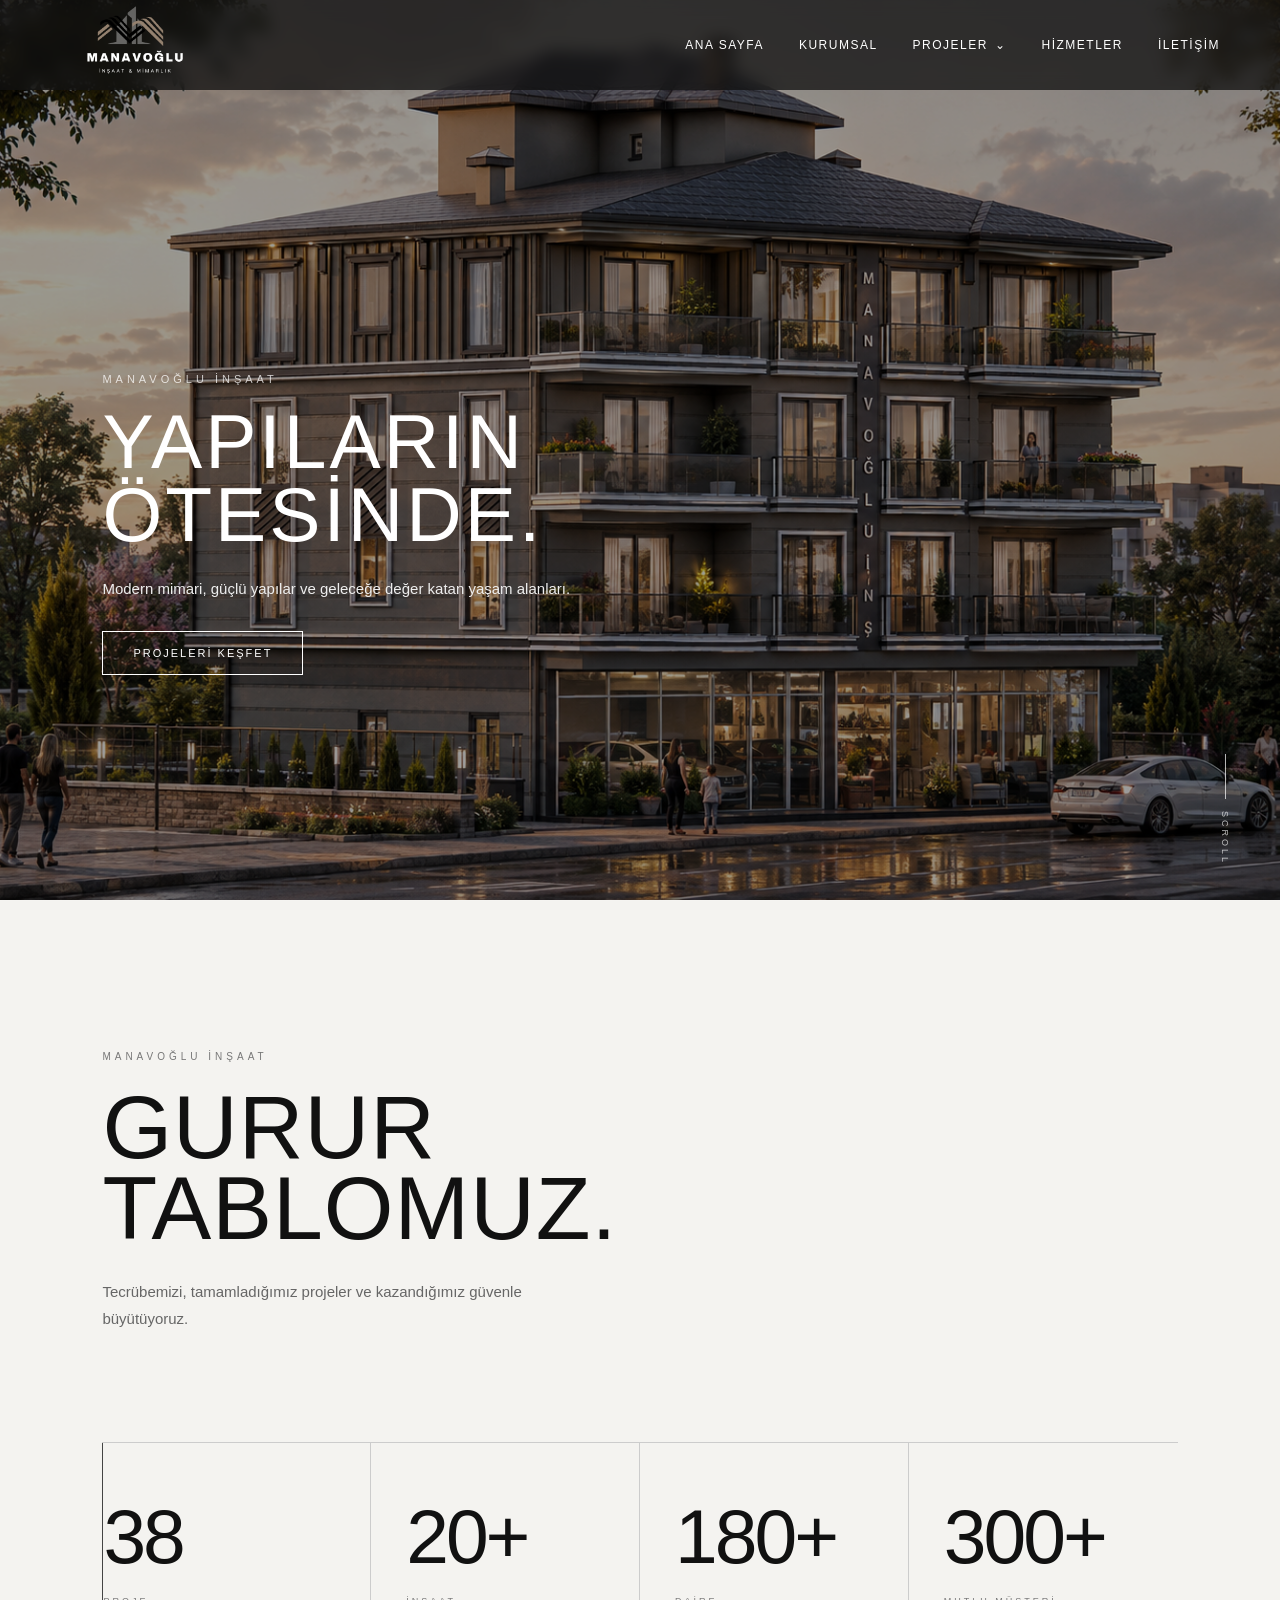
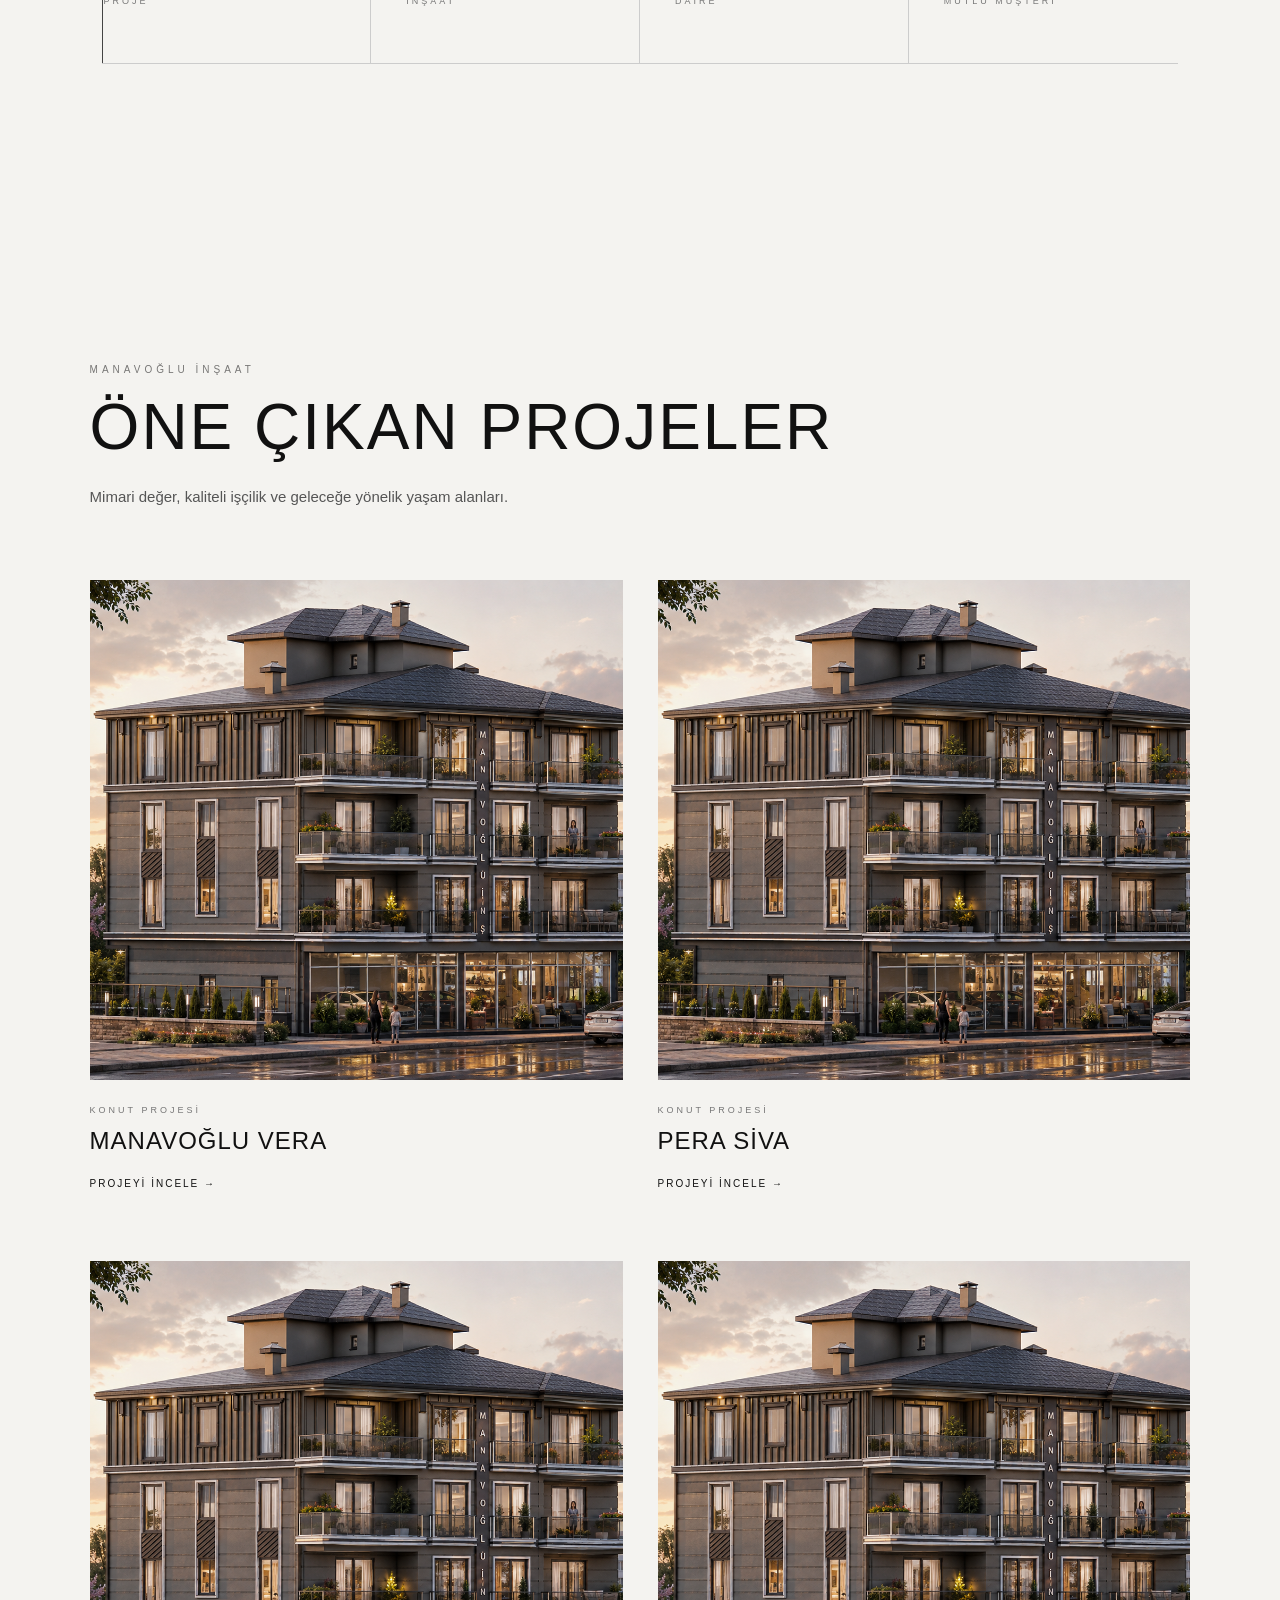
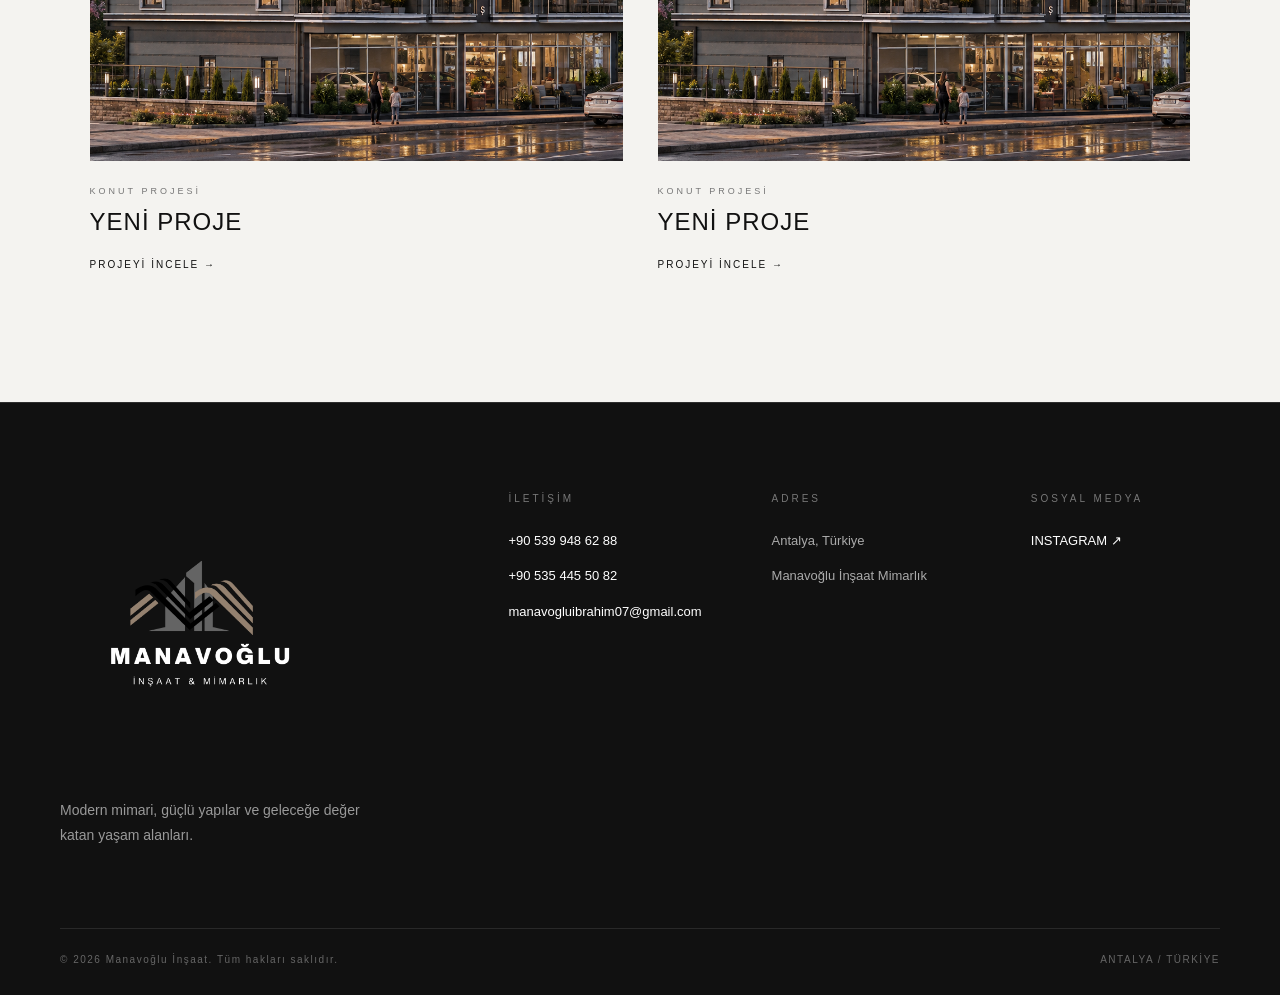
==== commit 421d5135: "GURUR TABLOMUZ" ====
--- a/index.html
+++ b/index.html
@@ -1,152 +1,219 @@
 <!DOCTYPE html>
 <html lang="tr">
+
 <head>
+
     <meta charset="UTF-8">
     <meta name="viewport" content="width=device-width, initial-scale=1.0">
+
     <link rel="icon" type="image/png" href="./images/favicon.png">
 
     <title>Manavoğlu İnşaat</title>
 
     <link rel="stylesheet" href="css/style.css">
+
 </head>
 
+
 <body>
+
 
     <!-- =========================
          ÜST MENÜ
     ========================== -->
 
-   <header class="navbar">
-
-    <!-- LOGO -->
-    <a href="index.html" class="logo">
-        <img
-            src="./images/manavoglu logo seffaf site icin.png"
-            alt="Manavoğlu İnşaat"
+    <header class="navbar">
+
+
+        <!-- LOGO -->
+
+        <a href="index.html" class="logo">
+
+            <img
+                src="./images/manavoglu logo seffaf site icin.png"
+                alt="Manavoğlu İnşaat"
+            >
+
+        </a>
+
+
+
+        <!-- MASAÜSTÜ MENÜ -->
+
+        <nav class="menu">
+
+
+            <a href="index.html">
+                ANA SAYFA
+            </a>
+
+
+            <a href="kurumsal.html">
+                KURUMSAL
+            </a>
+
+
+
+            <!-- PROJELER -->
+
+            <div class="menu-dropdown">
+
+
+                <button
+                    type="button"
+                    class="projects-menu-button"
+                    id="projectsMenuButton"
+                >
+
+                    PROJELER
+
+                    <span class="dropdown-arrow">
+                        ⌄
+                    </span>
+
+                </button>
+
+
+
+                <div
+                    class="dropdown-content"
+                    id="projectsDropdown"
+                >
+
+                    <a href="projeler.html#devam-eden">
+                        DEVAM EDEN PROJELER
+                    </a>
+
+                    <a href="projeler.html#tamamlanan">
+                        TAMAMLANAN PROJELER
+                    </a>
+
+                </div>
+
+
+            </div>
+
+
+
+            <a href="#">
+                HİZMETLER
+            </a>
+
+
+            <a href="#iletisim">
+                İLETİŞİM
+            </a>
+
+
+        </nav>
+
+
+
+        <!-- HAMBURGER -->
+
+        <button
+            class="hamburger"
+            id="hamburger"
+            type="button"
+            aria-label="Menüyü aç"
         >
-    </a>
-
-    <!-- MASAÜSTÜ MENÜ -->
-    <nav class="menu">
-
-        <a href="index.html">
-            ANA SAYFA
-        </a>
-
-        <a href="kurumsal.html">
-            KURUMSAL
-        </a>
-
-        <!-- PROJELER -->
-        <div class="menu-dropdown">
-
-            <button
-                type="button"
-                class="projects-menu-button"
-                id="projectsMenuButton"
-            >
-                PROJELER
-                <span class="dropdown-arrow">⌄</span>
-            </button>
-
-            <div
-                class="dropdown-content"
-                id="projectsDropdown"
-            >
-
-                <a href="projeler.html#devam-eden">
-                    DEVAM EDEN PROJELER
-                </a>
-
-                <a href="projeler.html#tamamlanan">
-                    TAMAMLANAN PROJELER
-                </a>
-
-            </div>
-
-        </div>
-
-        <a href="#">
-            HİZMETLER
-        </a>
-
-        <a href="#iletisim">
-            İLETİŞİM
-        </a>
-
-    </nav>
-
-
-    <!-- HAMBURGER -->
-    <button
-        class="hamburger"
-        id="hamburger"
-        type="button"
-        aria-label="Menüyü aç"
-    >
-        <span></span>
-        <span></span>
-        <span></span>
-    </button>
-
-
-    <!-- MOBİL MENÜ -->
-    <nav class="mobile-menu" id="mobileMenu">
-
-        <a href="index.html">
-            ANA SAYFA
-        </a>
-
-        <a href="kurumsal.html">
-            KURUMSAL
-        </a>
-
-        <!-- MOBİL PROJELER -->
-        <div class="mobile-dropdown">
-
-            <button
-                type="button"
-                class="mobile-dropdown-button"
-                id="mobileProjectsButton"
-            >
-                PROJELER
-                <span class="dropdown-arrow">⌄</span>
-            </button>
-
-            <div class="mobile-dropdown-content">
-
-                <a href="projeler.html#devam-eden">
-                    DEVAM EDEN PROJELER
-                </a>
-
-                <a href="projeler.html#tamamlanan">
-                    TAMAMLANAN PROJELER
-                </a>
-
-            </div>
-
-        </div>
-
-        <a href="#">
-            HİZMETLER
-        </a>
-
-        <a href="#iletisim">
-            İLETİŞİM
-        </a>
-
-    </nav>
-
-</header>
+
+            <span></span>
+            <span></span>
+            <span></span>
+
+        </button>
+
+
+
+        <!-- MOBİL MENÜ -->
+
+        <nav
+            class="mobile-menu"
+            id="mobileMenu"
+        >
+
+
+            <a href="index.html">
+                ANA SAYFA
+            </a>
+
+
+            <a href="kurumsal.html">
+                KURUMSAL
+            </a>
+
+
+
+            <!-- MOBİL PROJELER -->
+
+            <div class="mobile-dropdown">
+
+
+                <button
+                    type="button"
+                    class="mobile-dropdown-button"
+                    id="mobileProjectsButton"
+                >
+
+                    PROJELER
+
+                    <span class="dropdown-arrow">
+                        ⌄
+                    </span>
+
+                </button>
+
+
+
+                <div class="mobile-dropdown-content">
+
+
+                    <a href="projeler.html#devam-eden">
+                        DEVAM EDEN PROJELER
+                    </a>
+
+
+                    <a href="projeler.html#tamamlanan">
+                        TAMAMLANAN PROJELER
+                    </a>
+
+
+                </div>
+
+
+            </div>
+
+
+
+            <a href="#">
+                HİZMETLER
+            </a>
+
+
+            <a href="#iletisim">
+                İLETİŞİM
+            </a>
+
+
+        </nav>
+
+
+    </header>
+
+
 
 
     <main>
+
+
 
         <!-- =========================
              HERO
         ========================== -->
 
         <section class="hero">
+
 
             <img
                 src="./images/hero.png"
@@ -154,397 +221,755 @@
                 alt="Manavoğlu İnşaat projesi"
             >
 
+
             <div class="hero-overlay"></div>
 
+
+
             <div class="hero-content">
+
 
                 <p class="hero-small">
                     MANAVOĞLU İNŞAAT
                 </p>
+
 
                 <h1>
                     YAPILARIN<br>
                     ÖTESİNDE.
                 </h1>
 
+
                 <p class="hero-text">
+
                     Modern mimari, güçlü yapılar ve
                     geleceğe değer katan yaşam alanları.
+
                 </p>
 
-                <a href="#projeler" class="hero-button">
+
+                <a
+                    href="#projeler"
+                    class="hero-button"
+                >
                     PROJELERİ KEŞFET
                 </a>
 
-            </div>
+
+            </div>
+
+
 
             <div class="scroll-indicator">
+
                 <span></span>
+
                 SCROLL
-            </div>
+
+            </div>
+
 
         </section>
 
 
+
+
         <!-- =========================
-             PROJELER
+             GURUR TABLOMUZ
         ========================== -->
 
-        <section class="projects-section" id="projeler">
+        <section class="stats-section">
+
+
+            <!-- BAŞLIK -->
+
+            <div class="stats-header">
+
+
+                <p>
+                    MANAVOĞLU İNŞAAT
+                </p>
+
+
+                <h2>
+
+                    GURUR TABLOMUZ.<br>
+                
+
+                </h2>
+
+
+                <span>
+
+                    Tecrübemizi, tamamladığımız projeler ve
+                    kazandığımız güvenle büyütüyoruz.
+
+                </span>
+
+
+            </div>
+
+
+
+            <!-- RAKAMLAR -->
+
+            <div class="stats-grid">
+
+
+                <!-- PROJE -->
+
+                <div class="stat-item">
+
+                    <strong>
+                        38
+                    </strong>
+
+                    <span>
+                        PROJE
+                    </span>
+
+                </div>
+
+
+
+                <!-- İNŞAAT -->
+
+                <div class="stat-item">
+
+                    <strong>
+                        20+
+                    </strong>
+
+                    <span>
+                        İNŞAAT
+                    </span>
+
+                </div>
+
+
+
+                <!-- DAİRE -->
+
+                <div class="stat-item">
+
+                    <strong>
+                        180+
+                    </strong>
+
+                    <span>
+                        DAİRE
+                    </span>
+
+                </div>
+
+
+
+                <!-- MUTLU MÜŞTERİ -->
+
+                <div class="stat-item">
+
+                    <strong>
+                        300+
+                    </strong>
+
+                    <span>
+                        MUTLU MÜŞTERİ
+                    </span>
+
+                </div>
+
+
+            </div>
+
+
+        </section>
+
+
+
+
+        <!-- =========================
+             ÖNE ÇIKAN PROJELER
+        ========================== -->
+
+        <section
+            class="projects-section"
+            id="projeler"
+        >
+
 
             <div class="section-header">
+
 
                 <p class="section-small">
                     MANAVOĞLU İNŞAAT
                 </p>
 
+
                 <h2>
                     ÖNE ÇIKAN PROJELER
                 </h2>
 
+
                 <p class="section-description">
+
                     Mimari değer, kaliteli işçilik ve
                     geleceğe yönelik yaşam alanları.
+
                 </p>
 
-            </div>
+
+            </div>
+
+
 
 
             <div class="projects-grid">
 
-                <!-- PROJE 1 -->
+
+
+                <!-- =========================
+                     PROJE 1
+                ========================== -->
 
                 <article class="project-card">
 
+
                     <div class="project-image">
+
 
                         <img
                             src="./images/hero.png"
                             alt="Manavoğlu Vera"
                         >
 
+
                     </div>
 
+
+
                     <div class="project-info">
+
 
                         <p>
                             KONUT PROJESİ
                         </p>
 
+
                         <h3>
                             MANAVOĞLU VERA
                         </h3>
 
+
                         <a href="projeler/manavoglu-vera.html">
+
                             PROJEYİ İNCELE →
+
                         </a>
 
+
                     </div>
 
+
                 </article>
 
 
-                <!-- PROJE 2 -->
+
+
+                <!-- =========================
+                     PROJE 2
+                ========================== -->
 
                 <article class="project-card">
 
+
                     <div class="project-image">
+
 
                         <img
                             src="./images/hero.png"
                             alt="Pera Siva"
                         >
 
+
                     </div>
 
+
+
                     <div class="project-info">
+
 
                         <p>
                             KONUT PROJESİ
                         </p>
 
+
                         <h3>
                             PERA SİVA
                         </h3>
 
+
                         <a href="#">
+
                             PROJEYİ İNCELE →
+
                         </a>
 
+
                     </div>
 
+
                 </article>
 
 
-                <!-- PROJE 3 -->
+
+
+                <!-- =========================
+                     PROJE 3
+                ========================== -->
 
                 <article class="project-card">
 
+
                     <div class="project-image">
+
 
                         <img
                             src="./images/hero.png"
                             alt="Yeni Proje"
                         >
 
+
                     </div>
 
+
+
                     <div class="project-info">
+
 
                         <p>
                             KONUT PROJESİ
                         </p>
 
+
                         <h3>
                             YENİ PROJE
                         </h3>
 
+
                         <a href="#">
+
                             PROJEYİ İNCELE →
+
                         </a>
 
+
                     </div>
 
+
                 </article>
 
 
-                <!-- PROJE 4 -->
+
+
+                <!-- =========================
+                     PROJE 4
+                ========================== -->
 
                 <article class="project-card">
 
+
                     <div class="project-image">
+
 
                         <img
                             src="./images/hero.png"
                             alt="Yeni Proje"
                         >
 
+
                     </div>
 
+
+
                     <div class="project-info">
+
 
                         <p>
                             KONUT PROJESİ
                         </p>
 
+
                         <h3>
                             YENİ PROJE
                         </h3>
 
+
                         <a href="#">
+
                             PROJEYİ İNCELE →
+
                         </a>
 
+
                     </div>
 
+
                 </article>
 
-            </div>
+
+
+            </div>
+
 
         </section>
 
+
     </main>
+
+
 
 
     <!-- =========================
          FOOTER
     ========================== -->
 
-    <footer class="site-footer" id="iletisim">
+    <footer
+        class="site-footer"
+        id="iletisim"
+    >
+
 
         <div class="footer-top">
 
+
+
             <!-- MARKA -->
 
             <div class="footer-brand">
 
+
                 <div class="footer-logo">
-                    
+
+
                     <img
-        src="./images/manavoglu logo seffaf site icin.png"
-        alt="Manavoğlu İnşaat"
-    >
+                        src="./images/manavoglu logo seffaf site icin.png"
+                        alt="Manavoğlu İnşaat"
+                    >
+
+
                 </div>
 
+
                 <p>
+
                     Modern mimari, güçlü yapılar ve
                     geleceğe değer katan yaşam alanları.
+
                 </p>
 
-            </div>
+
+            </div>
+
+
 
 
             <!-- İLETİŞİM -->
 
             <div class="footer-column">
+
 
                 <h3>
                     İLETİŞİM
                 </h3>
+
+
                 <!-- İBRAHİM MANAVOĞLU -->
+
                 <a href="tel:+905399486288">
+
                     +90 539 948 62 88
+
                 </a>
-                 <!-- MEHMET MANAVOĞLU -->
+
+
+                <!-- MEHMET MANAVOĞLU -->
+
                 <a href="tel:+905354455082">
+
                     +90 535 445 50 82
+
                 </a>
 
+
                 <a href="mailto:manavogluibrahim07@gmail.com">
+
                     manavogluibrahim07@gmail.com
+
                 </a>
 
-            </div>
+
+            </div>
+
+
 
 
             <!-- ADRES -->
 
             <div class="footer-column">
+
 
                 <h3>
                     ADRES
                 </h3>
 
+
                 <p>
                     Antalya, Türkiye
                 </p>
 
+
                 <p>
                     Manavoğlu İnşaat Mimarlık
                 </p>
 
-            </div>
+
+            </div>
+
+
 
 
             <!-- SOSYAL MEDYA -->
 
             <div class="footer-column">
+
 
                 <h3>
                     SOSYAL MEDYA
                 </h3>
+
 
                 <a
                     href="https://www.instagram.com"
                     target="_blank"
                     rel="noopener noreferrer"
                 >
+
                     INSTAGRAM ↗
+
                 </a>
 
-            </div>
+
+            </div>
+
 
         </div>
 
 
+
+
         <!-- FOOTER ALT -->
 
         <div class="footer-bottom">
 
+
             <p>
-                © 2026 Manavoğlu İnşaat. Tüm hakları saklıdır.
+
+                © 2026 Manavoğlu İnşaat.
+                Tüm hakları saklıdır.
+
             </p>
+
 
             <p>
                 ANTALYA / TÜRKİYE
             </p>
 
+
         </div>
 
+
     </footer>
-<script>
-
-    /* =========================
-       HAMBURGER MENÜ
-    ========================= */
-
-    const hamburger = document.getElementById("hamburger");
-    const mobileMenu = document.getElementById("mobileMenu");
-
-    hamburger.addEventListener("click", function () {
-
-        hamburger.classList.toggle("active");
-        mobileMenu.classList.toggle("active");
-
-    });
-
-
-    /* =========================
-       MASAÜSTÜ PROJELER MENÜSÜ
-    ========================= */
-
-    const projectsMenuButton =
-        document.getElementById("projectsMenuButton");
-
-    const projectsDropdown =
-        document.getElementById("projectsDropdown");
-
-
-    projectsMenuButton.addEventListener("click", function (event) {
-
-        event.preventDefault();
-        event.stopPropagation();
-
-        projectsDropdown.classList.toggle("open");
-        projectsMenuButton.classList.toggle("open");
-
-    });
-
-
-    /* Sayfanın başka yerine tıklayınca dropdown kapanır */
-
-    document.addEventListener("click", function (event) {
-
-        if (
-            !event.target.closest(".menu-dropdown")
-        ) {
-
-            projectsDropdown.classList.remove("open");
-            projectsMenuButton.classList.remove("open");
-
-        }
-
-    });
-
-
-    /* =========================
-       MOBİL PROJELER MENÜSÜ
-    ========================= */
-
-    const mobileProjectsButton =
-        document.getElementById("mobileProjectsButton");
-
-    const mobileDropdown =
-        document.querySelector(".mobile-dropdown");
-
-
-    mobileProjectsButton.addEventListener("click", function () {
-
-        mobileDropdown.classList.toggle("open");
-
-    });
-
-
-    /* =========================
-       MOBİL LİNKLERE TIKLAYINCA MENÜ KAPANSIN
-    ========================= */
-
-    const mobileLinks =
-        document.querySelectorAll(".mobile-menu a");
-
-
-    mobileLinks.forEach(function (link) {
-
-        link.addEventListener("click", function () {
-
-            hamburger.classList.remove("active");
-            mobileMenu.classList.remove("active");
-
-        });
-
-    });
-
-</script>
+
+
+
+
+    <!-- =========================
+         JAVASCRIPT
+    ========================== -->
+
+    <script>
+
+
+        /* =========================
+           HAMBURGER MENÜ
+        ========================== */
+
+        const hamburger =
+            document.getElementById("hamburger");
+
+        const mobileMenu =
+            document.getElementById("mobileMenu");
+
+
+        hamburger.addEventListener(
+            "click",
+            function () {
+
+                hamburger.classList.toggle("active");
+
+                mobileMenu.classList.toggle("active");
+
+            }
+        );
+
+
+
+
+        /* =========================
+           MASAÜSTÜ PROJELER MENÜSÜ
+        ========================== */
+
+        const projectsMenuButton =
+            document.getElementById(
+                "projectsMenuButton"
+            );
+
+
+        const projectsDropdown =
+            document.getElementById(
+                "projectsDropdown"
+            );
+
+
+
+        projectsMenuButton.addEventListener(
+            "click",
+            function (event) {
+
+                event.preventDefault();
+
+                event.stopPropagation();
+
+
+                projectsDropdown.classList.toggle(
+                    "open"
+                );
+
+
+                projectsMenuButton.classList.toggle(
+                    "open"
+                );
+
+            }
+        );
+
+
+
+        /* SAYFANIN BAŞKA YERİNE
+           TIKLAYINCA DROPDOWN KAPANIR */
+
+        document.addEventListener(
+            "click",
+            function (event) {
+
+
+                if (
+                    !event.target.closest(
+                        ".menu-dropdown"
+                    )
+                ) {
+
+
+                    projectsDropdown.classList.remove(
+                        "open"
+                    );
+
+
+                    projectsMenuButton.classList.remove(
+                        "open"
+                    );
+
+                }
+
+            }
+        );
+
+
+
+
+        /* =========================
+           MOBİL PROJELER MENÜSÜ
+        ========================== */
+
+        const mobileProjectsButton =
+            document.getElementById(
+                "mobileProjectsButton"
+            );
+
+
+        const mobileDropdown =
+            document.querySelector(
+                ".mobile-dropdown"
+            );
+
+
+
+        mobileProjectsButton.addEventListener(
+            "click",
+            function () {
+
+                mobileDropdown.classList.toggle(
+                    "open"
+                );
+
+            }
+        );
+
+
+
+
+        /* =========================
+           MOBİL LİNKLERE TIKLAYINCA
+           MENÜ KAPANSIN
+        ========================== */
+
+        const mobileLinks =
+            document.querySelectorAll(
+                ".mobile-menu a"
+            );
+
+
+
+        mobileLinks.forEach(
+            function (link) {
+
+
+                link.addEventListener(
+                    "click",
+                    function () {
+
+
+                        hamburger.classList.remove(
+                            "active"
+                        );
+
+
+                        mobileMenu.classList.remove(
+                            "active"
+                        );
+
+
+                    }
+                );
+
+
+            }
+        );
+
+
+    </script>
+
 
 </body>
+
 </html>
--- a/css/style.css
+++ b/css/style.css
@@ -3435,4 +3435,513 @@
     pointer-events: auto;
 
     transform: translateX(-50%) translateY(0);
+}
+/* =========================================
+   HAMBURGER - SON DÜZELTME
+========================================= */
+
+@media (max-width: 600px) {
+
+    /* Header */
+    .navbar {
+        height: 75px;
+        padding: 0 25px;
+        position: fixed;
+        z-index: 5000;
+    }
+
+    /* Logo */
+    .logo {
+        width: 130px;
+        position: relative;
+        z-index: 5001;
+    }
+
+    .logo img {
+        width: 130px;
+    }
+
+    /* Hamburger */
+    .hamburger {
+        display: flex !important;
+
+        width: 42px;
+        height: 42px;
+
+        padding: 0;
+        margin: 0;
+
+        border: none;
+        background: transparent;
+
+        position: relative;
+
+        flex-direction: column;
+        justify-content: center;
+        align-items: center;
+
+        gap: 6px;
+
+        cursor: pointer;
+
+        z-index: 6000;
+    }
+
+    /* Hamburger çizgileri */
+    .hamburger span {
+        display: block !important;
+
+        width: 25px;
+        height: 2px;
+
+        margin: 0;
+
+        background-color: #ffffff;
+
+        transition: transform 0.3s ease, opacity 0.3s ease;
+    }
+
+    /* X haline dönüşünce */
+    .hamburger.active span:nth-child(1) {
+        transform: translateY(8px) rotate(45deg);
+    }
+
+    .hamburger.active span:nth-child(2) {
+        opacity: 0;
+    }
+
+    .hamburger.active span:nth-child(3) {
+        transform: translateY(-8px) rotate(-45deg);
+    }
+
+    /* Masaüstü menüyü kesin olarak gizle */
+    .menu {
+        display: none !important;
+    }
+
+    /* Mobil menü */
+    .mobile-menu {
+        display: none;
+
+        position: fixed;
+
+        top: 75px;
+        left: 0;
+
+        width: 100%;
+        height: calc(100vh - 75px);
+
+        background: rgba(17, 17, 17, 0.98);
+
+        backdrop-filter: blur(12px);
+
+        padding: 40px 25px;
+
+        flex-direction: column;
+        align-items: center;
+
+        overflow-y: auto;
+
+        z-index: 5500;
+    }
+
+    .mobile-menu.active {
+        display: flex;
+    }
+
+}
+/* =========================================
+   GURUR TABLOMuz
+========================================= */
+
+.stats-section {
+    background: #111111;
+
+    color: #ffffff;
+
+    padding: 130px 8% 140px;
+
+    border-top: 1px solid rgba(255,255,255,0.08);
+}
+
+
+/* BAŞLIK */
+
+.stats-header {
+    max-width: 700px;
+
+    margin-bottom: 90px;
+}
+
+.stats-header p {
+    font-size: 10px;
+
+    letter-spacing: 4px;
+
+    color: #777777;
+
+    margin: 0 0 25px;
+}
+
+.stats-header h2 {
+    font-size: clamp(45px, 6vw, 80px);
+
+    line-height: 0.95;
+
+    font-weight: 400;
+
+    letter-spacing: 1px;
+
+    margin: 0 0 30px;
+}
+
+.stats-header span {
+    display: block;
+
+    max-width: 500px;
+
+    font-size: 14px;
+
+    line-height: 1.8;
+
+    color: #888888;
+}
+
+
+/* RAKAMLAR */
+
+.stats-grid {
+    display: grid;
+
+    grid-template-columns: repeat(4, 1fr);
+
+    border-top: 1px solid #444444;
+}
+
+
+/* TEK RAKAM */
+
+.stat-item {
+    min-height: 220px;
+
+    padding: 45px 35px 30px;
+
+    border-right: 1px solid #444444;
+
+    display: flex;
+
+    flex-direction: column;
+
+    justify-content: space-between;
+}
+
+.stat-item:first-child {
+    border-left: 1px solid #444444;
+}
+
+
+/* SAYI */
+
+.stat-item strong {
+    display: block;
+
+    font-size: clamp(55px, 6vw, 90px);
+
+    line-height: 1;
+
+    font-weight: 300;
+
+    letter-spacing: -2px;
+}
+
+
+/* BAŞLIK */
+
+.stat-item span {
+    display: block;
+
+    font-size: 9px;
+
+    line-height: 1.6;
+
+    letter-spacing: 3px;
+
+    color: #888888;
+}
+
+
+/* HOVER */
+
+.stat-item {
+    transition: background-color 0.4s ease;
+}
+
+.stat-item:hover {
+    background-color: #181818;
+}
+
+
+/* =========================================
+   GURUR TABLOSU - MOBİL
+========================================= */
+
+@media (max-width: 900px) {
+
+    .stats-grid {
+        grid-template-columns: repeat(2, 1fr);
+    }
+
+    .stat-item:nth-child(2) {
+        border-right: none;
+    }
+
+    .stat-item:nth-child(3) {
+        border-left: 1px solid #444444;
+        border-top: 1px solid #444444;
+    }
+
+    .stat-item:nth-child(4) {
+        border-top: 1px solid #444444;
+    }
+
+}
+
+
+@media (max-width: 600px) {
+
+    .stats-section {
+        padding: 90px 6% 100px;
+    }
+
+    .stats-header {
+        margin-bottom: 60px;
+    }
+
+    .stats-header h2 {
+        font-size: 50px;
+    }
+
+    .stats-grid {
+        grid-template-columns: 1fr;
+    }
+
+    .stat-item {
+        min-height: 180px;
+
+        padding: 35px 25px;
+
+        border-left: 1px solid #444444 !important;
+        border-right: 1px solid #444444 !important;
+        border-top: 1px solid #444444;
+    }
+
+    .stat-item:first-child {
+        border-top: none;
+    }
+
+    .stat-item strong {
+        font-size: 65px;
+    }
+
+}
+/* =========================================
+   GURUR TABLOMUZ
+========================================= */
+
+.stats-section {
+    background: #f4f3f0;
+    color: #111111;
+
+    padding: 150px 8% 160px;
+
+    position: relative;
+}
+
+
+/* BAŞLIK */
+
+.stats-header {
+    max-width: 700px;
+
+    margin-bottom: 110px;
+}
+
+.stats-header p {
+    margin: 0 0 25px;
+
+    font-size: 10px;
+
+    letter-spacing: 4px;
+
+    color: #777777;
+}
+
+.stats-header h2 {
+    margin: 0 0 30px;
+
+    font-size: clamp(50px, 7vw, 100px);
+
+    line-height: 0.9;
+
+    font-weight: 400;
+
+    letter-spacing: 1px;
+}
+
+.stats-header span {
+    display: block;
+
+    max-width: 480px;
+
+    font-size: 15px;
+
+    line-height: 1.8;
+
+    color: #666666;
+}
+
+
+/* RAKAMLAR */
+
+.stats-grid {
+    display: grid;
+
+    grid-template-columns: repeat(4, 1fr);
+
+    border-top: 1px solid #cccccc;
+
+    border-bottom: 1px solid #cccccc;
+}
+
+
+/* TEK RAKAM */
+
+.stat-item {
+    min-height: 220px;
+
+    padding: 45px 35px;
+
+    display: flex;
+
+    flex-direction: column;
+
+    justify-content: center;
+
+    align-items: flex-start;
+
+    border-right: 1px solid #cccccc;
+}
+
+.stat-item:first-child {
+    padding-left: 0;
+}
+
+.stat-item:last-child {
+    border-right: none;
+}
+
+
+/* BÜYÜK RAKAM */
+
+.stat-item strong {
+    font-size: clamp(55px, 6vw, 90px);
+
+    line-height: 1;
+
+    font-weight: 300;
+
+    letter-spacing: -3px;
+
+    margin-bottom: 20px;
+}
+
+
+/* AÇIKLAMA */
+
+.stat-item span {
+    font-size: 9px;
+
+    letter-spacing: 3px;
+
+    color: #777777;
+}
+
+
+/* =========================================
+   TABLET
+========================================= */
+
+@media (max-width: 900px) {
+
+    .stats-section {
+        padding: 110px 6%;
+    }
+
+    .stats-grid {
+        grid-template-columns: repeat(2, 1fr);
+    }
+
+    .stat-item {
+        min-height: 180px;
+
+        padding: 35px;
+    }
+
+    .stat-item:first-child {
+        padding-left: 35px;
+    }
+
+    .stat-item:nth-child(2) {
+        border-right: none;
+    }
+
+    .stat-item:nth-child(3),
+    .stat-item:nth-child(4) {
+        border-top: 1px solid #cccccc;
+    }
+
+}
+
+
+/* =========================================
+   TELEFON
+========================================= */
+
+@media (max-width: 600px) {
+
+    .stats-section {
+        padding: 90px 6% 100px;
+    }
+
+    .stats-header {
+        margin-bottom: 70px;
+    }
+
+    .stats-header h2 {
+        font-size: 55px;
+    }
+
+    .stats-grid {
+        grid-template-columns: 1fr;
+    }
+
+    .stat-item,
+    .stat-item:first-child {
+        min-height: auto;
+
+        padding: 35px 0;
+
+        border-right: none;
+
+        border-bottom: 1px solid #cccccc;
+    }
+
+    .stat-item:last-child {
+        border-bottom: none;
+    }
+
+    .stat-item strong {
+        font-size: 65px;
+    }
+
 }
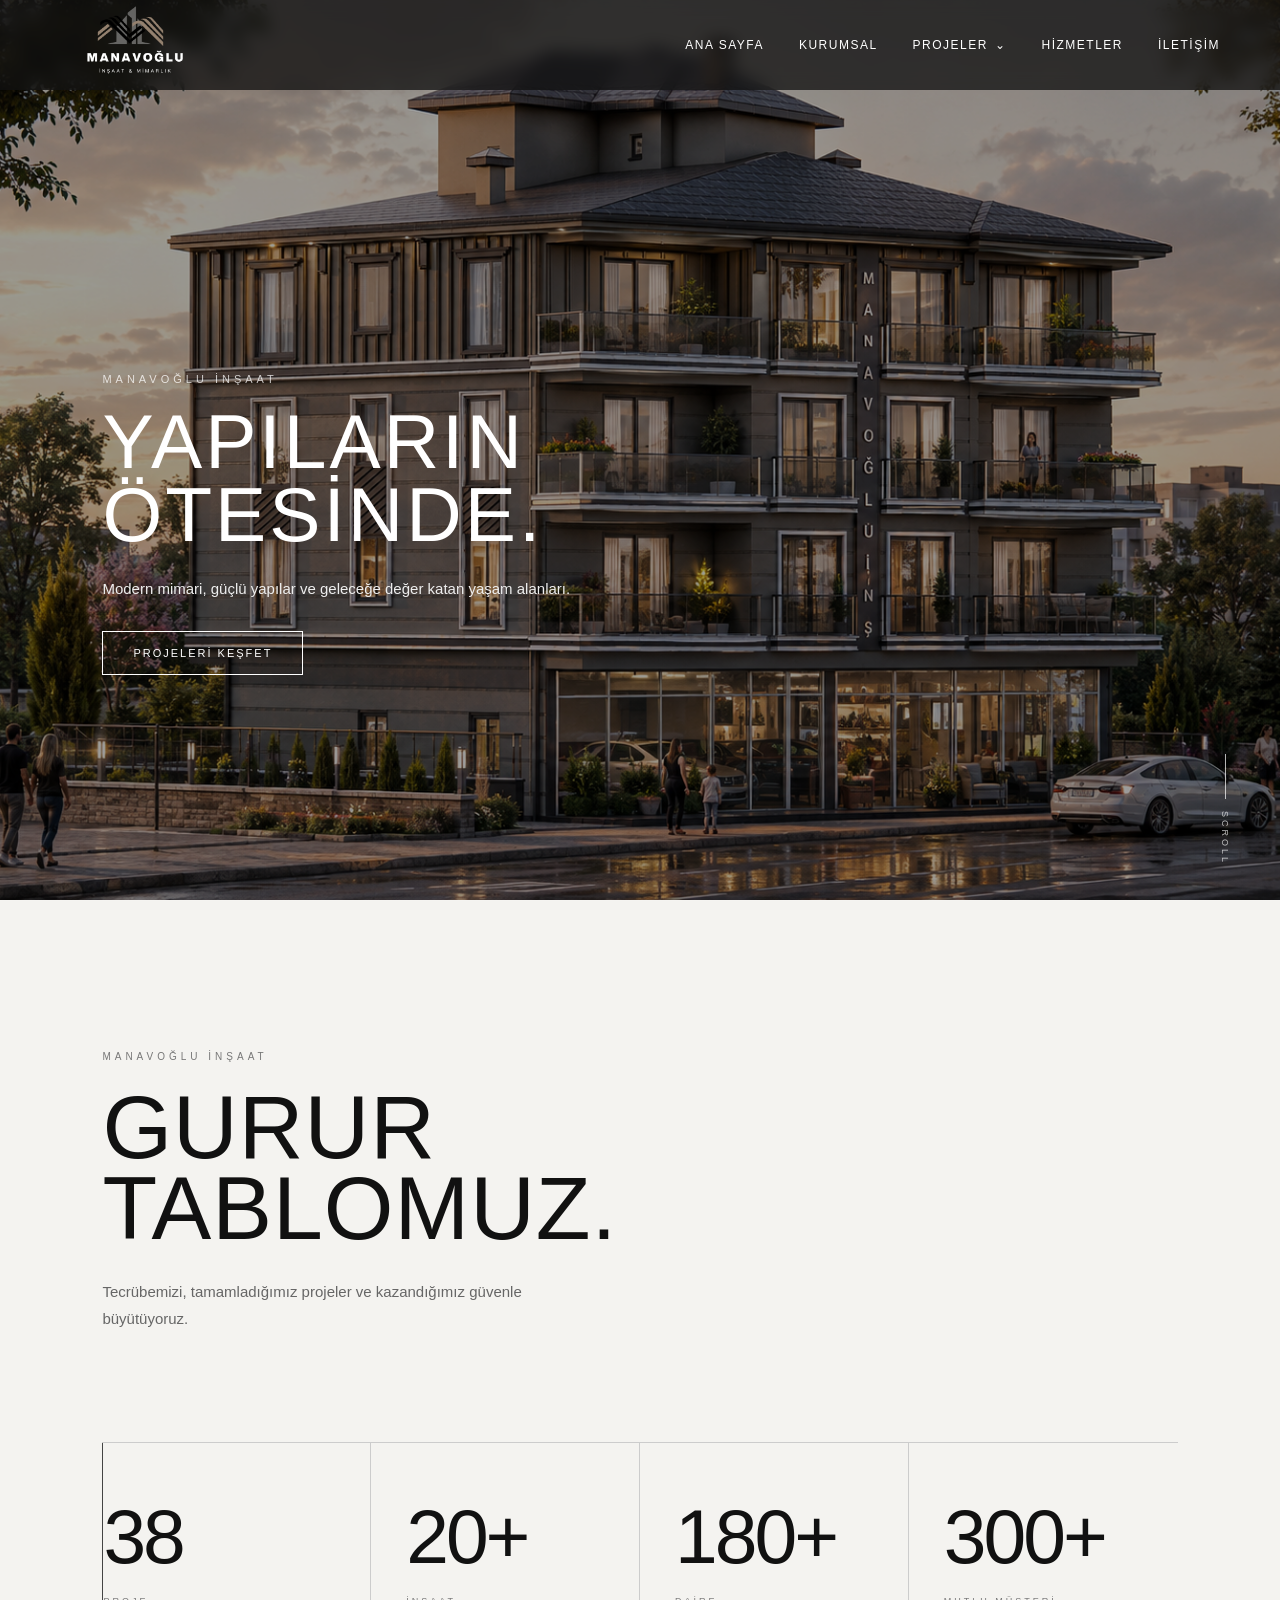
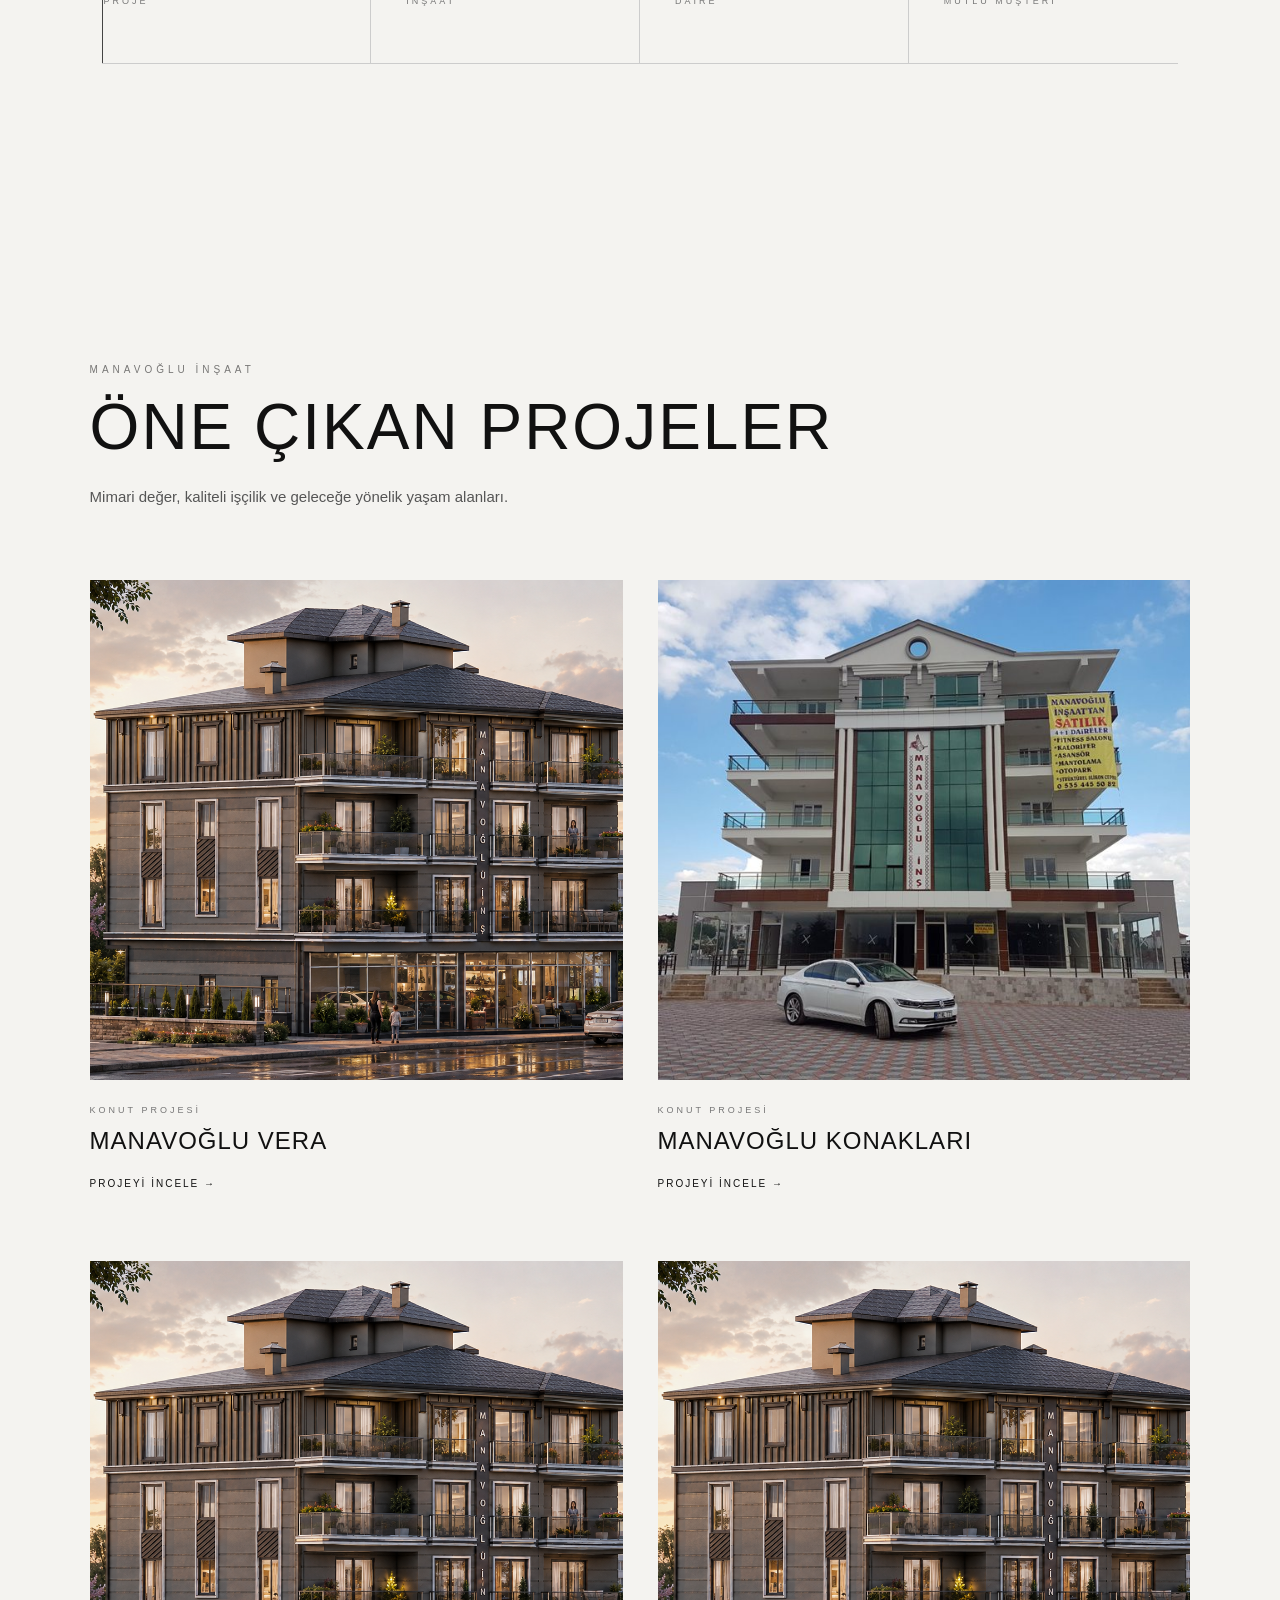
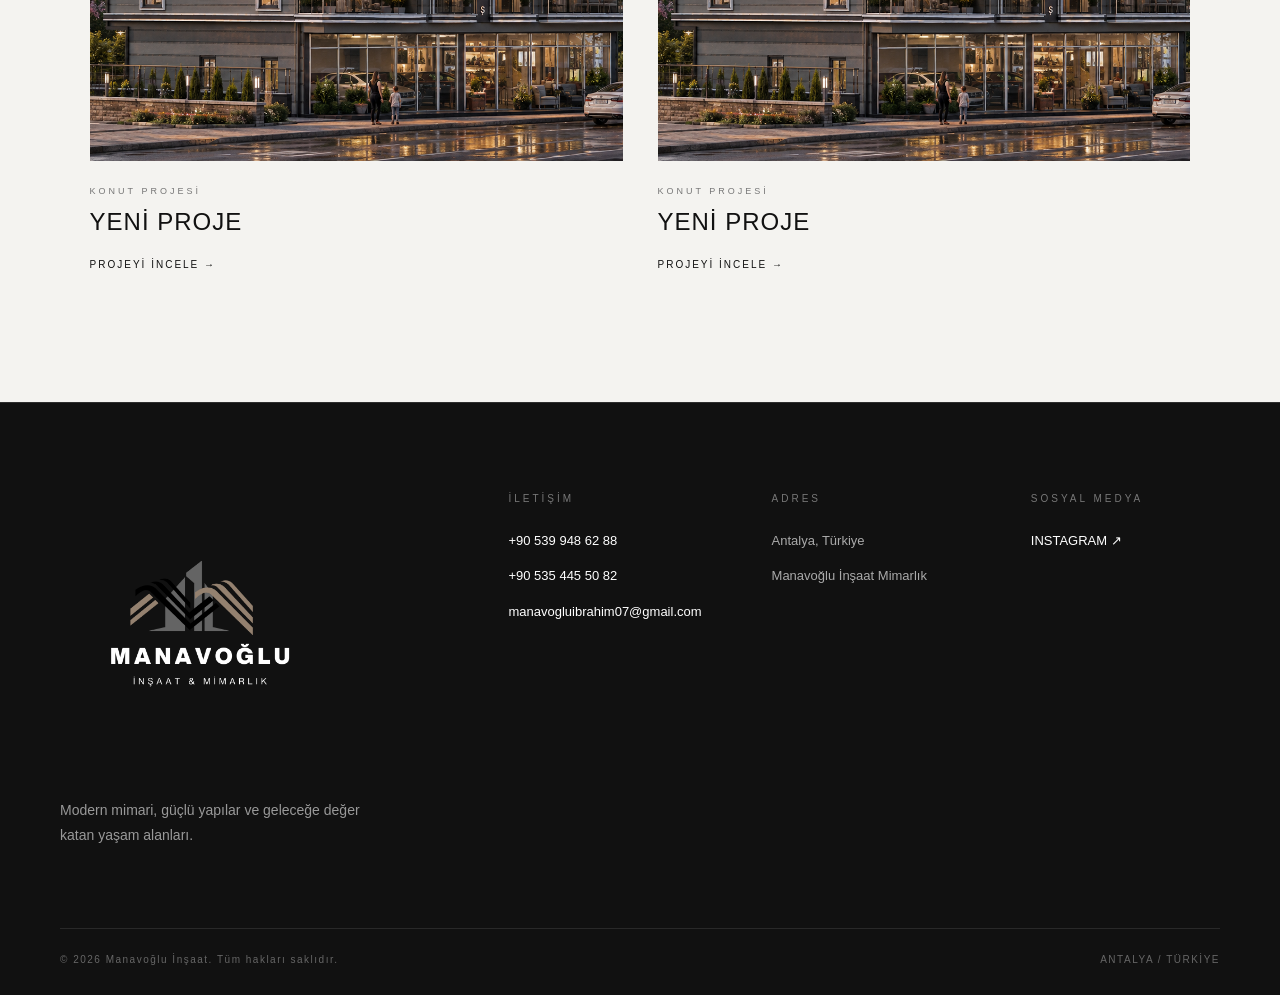
==== commit 1e30d561: "4+1" ====
--- a/index.html
+++ b/index.html
@@ -475,51 +475,36 @@
 
 
 
-                <!-- =========================
-                     PROJE 2
-                ========================== -->
-
-                <article class="project-card">
-
-
-                    <div class="project-image">
-
-
-                        <img
-                            src="./images/hero.png"
-                            alt="Pera Siva"
-                        >
-
-
-                    </div>
-
-
-
-                    <div class="project-info">
-
-
-                        <p>
-                            KONUT PROJESİ
-                        </p>
-
-
-                        <h3>
-                            PERA SİVA
-                        </h3>
-
-
-                        <a href="#">
-
-                            PROJEYİ İNCELE →
-
-                        </a>
-
-
-                    </div>
-
-
-                </article>
-
+                <!-- PROJE 2 -->
+
+<article class="project-card">
+
+    <div class="project-image">
+
+        <img
+            src="./images/manavoglu-konaklari.png"
+            alt="Manavoğlu Konakları"
+        >
+
+    </div>
+
+    <div class="project-info">
+
+        <p>
+            KONUT PROJESİ
+        </p>
+
+        <h3>
+            MANAVOĞLU KONAKLARI
+        </h3>
+
+        <a href="#">
+            PROJEYİ İNCELE →
+        </a>
+
+    </div>
+
+</article>
 
 
 
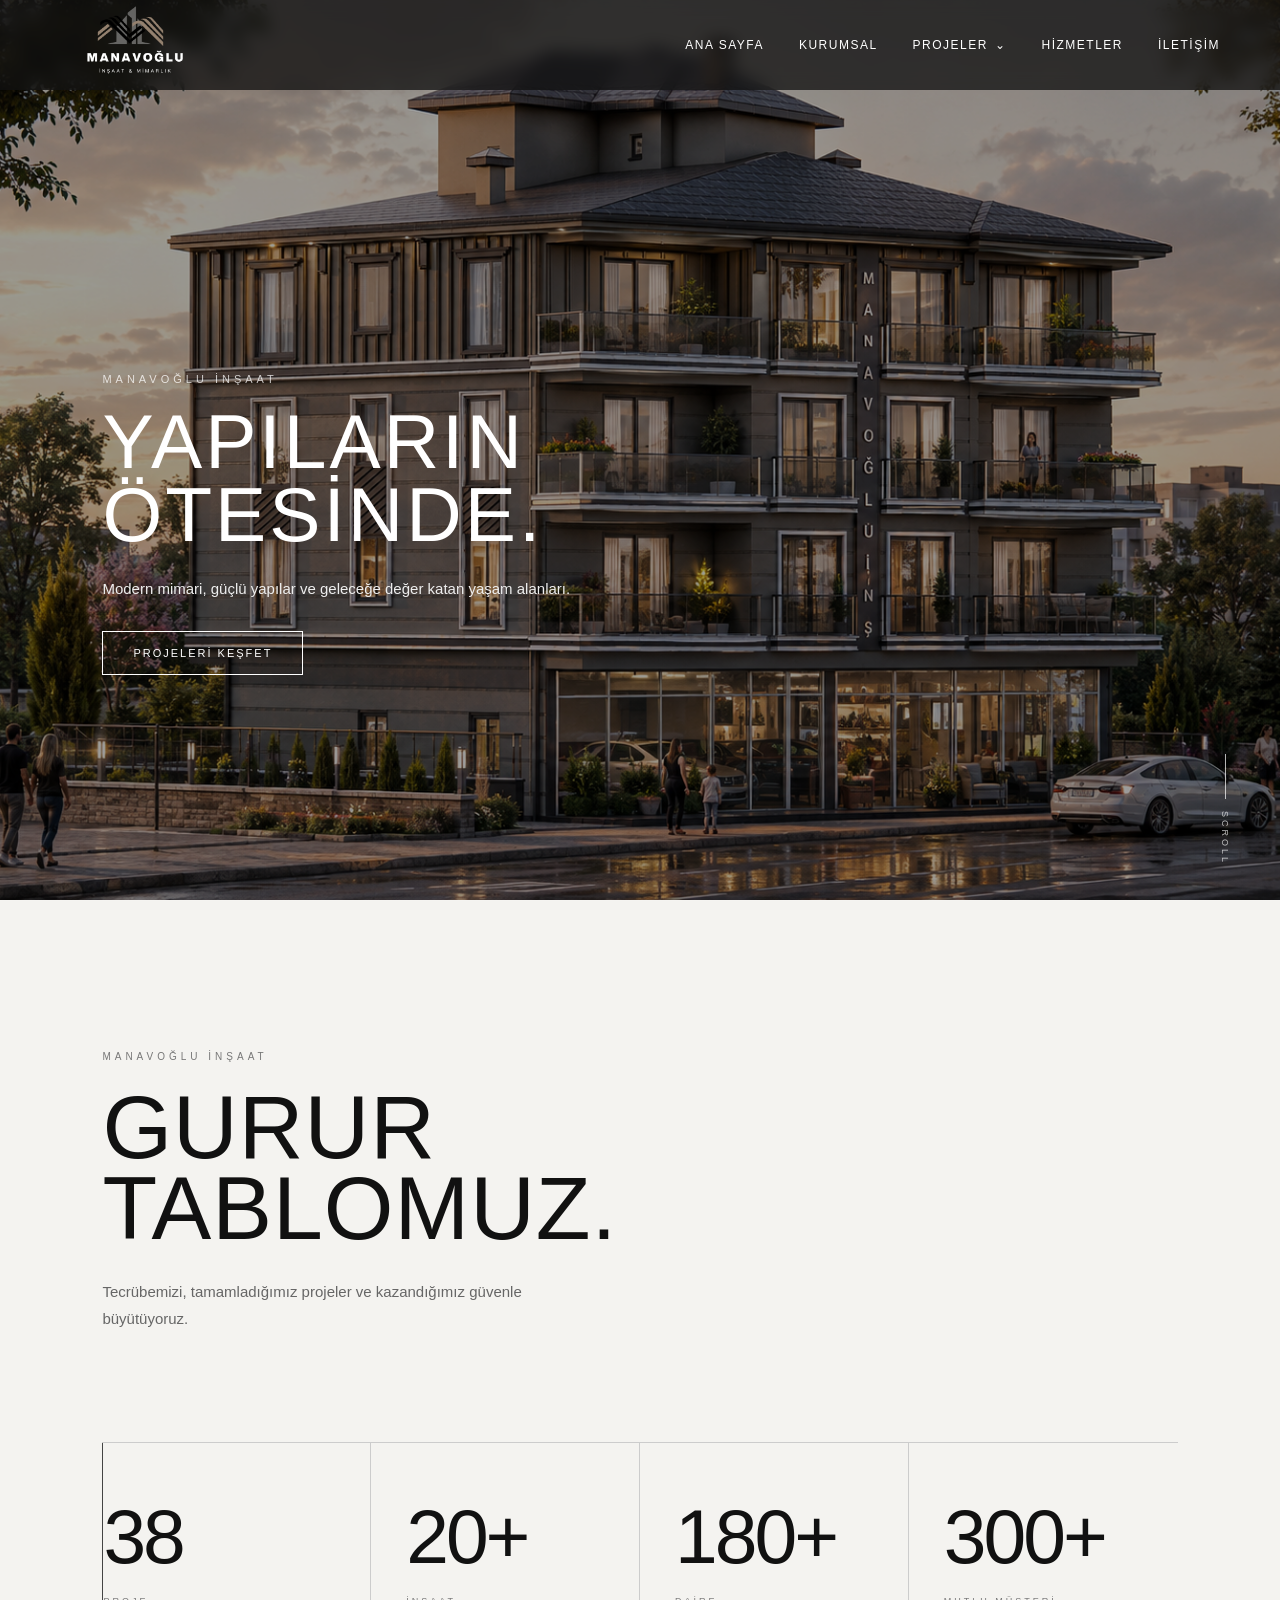
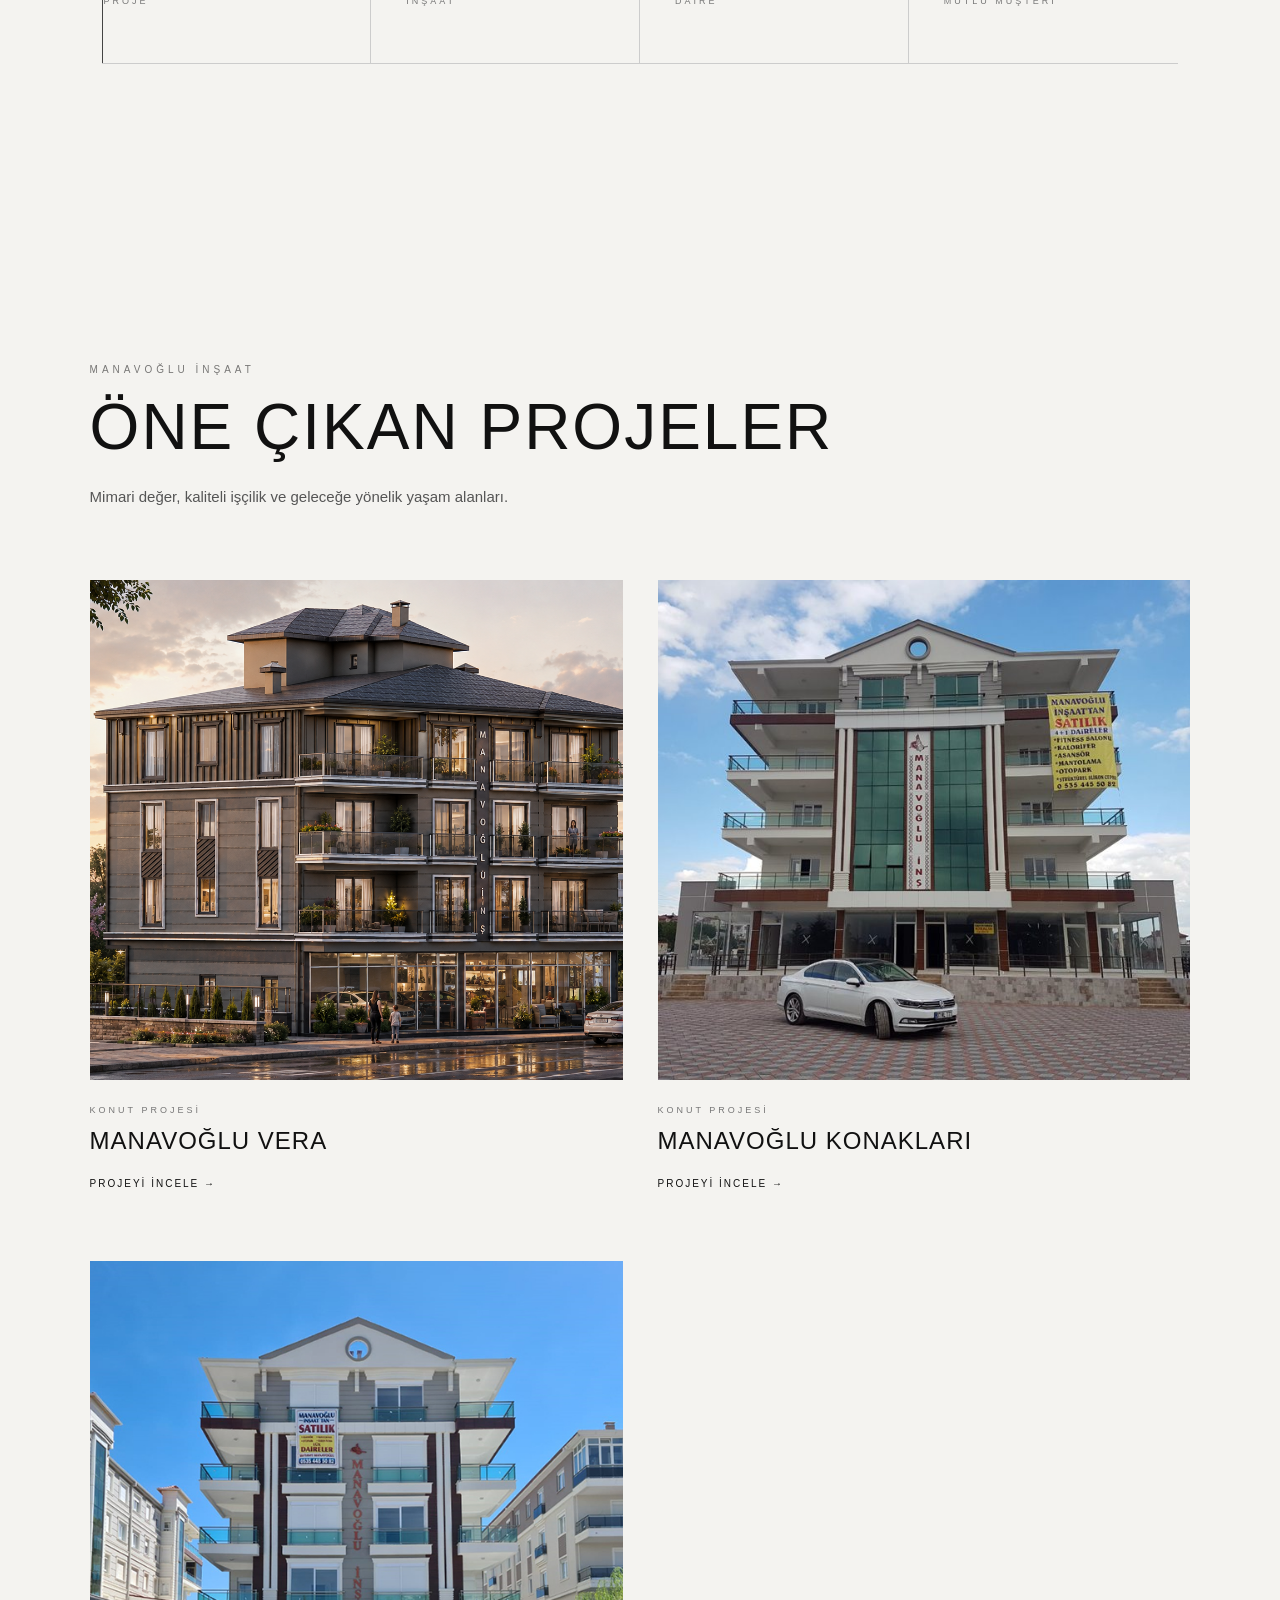
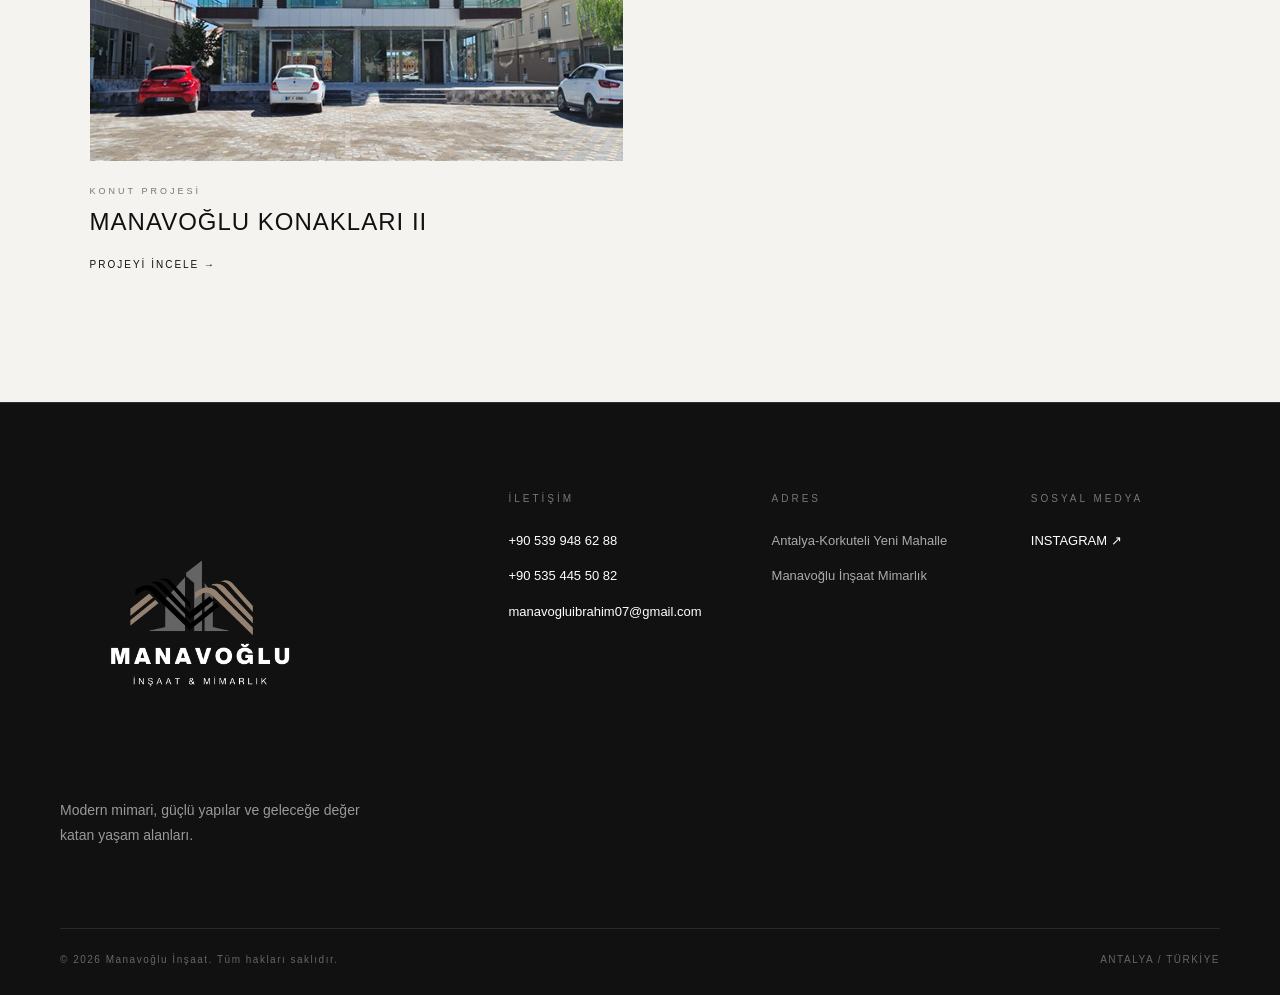
==== commit 233ec503: "konaklar" ====
--- a/index.html
+++ b/index.html
@@ -519,8 +519,8 @@
 
 
                         <img
-                            src="./images/hero.png"
-                            alt="Yeni Proje"
+                            src="./images/manavoglu-konaklari2.png"
+                            alt="MANAVOĞLU KONAKLARI II"
                         >
 
 
@@ -537,7 +537,7 @@
 
 
                         <h3>
-                            YENİ PROJE
+                            MANAVOĞLU KONAKLARI II
                         </h3>
 
 
@@ -552,56 +552,6 @@
 
 
                 </article>
-
-
-
-
-                <!-- =========================
-                     PROJE 4
-                ========================== -->
-
-                <article class="project-card">
-
-
-                    <div class="project-image">
-
-
-                        <img
-                            src="./images/hero.png"
-                            alt="Yeni Proje"
-                        >
-
-
-                    </div>
-
-
-
-                    <div class="project-info">
-
-
-                        <p>
-                            KONUT PROJESİ
-                        </p>
-
-
-                        <h3>
-                            YENİ PROJE
-                        </h3>
-
-
-                        <a href="#">
-
-                            PROJEYİ İNCELE →
-
-                        </a>
-
-
-                    </div>
-
-
-                </article>
-
-
 
             </div>
 
@@ -670,9 +620,9 @@
 
                 <!-- İBRAHİM MANAVOĞLU -->
 
-                <a href="tel:+905399486288">
-
-                    +90 539 948 62 88
+                <a href="tel:+905399486288">    
+
+                    +90 539 948 62 88      
 
                 </a>
 
@@ -681,7 +631,11 @@
 
                 <a href="tel:+905354455082">
 
-                    +90 535 445 50 82
+                    +90 535 445 50 82      
+                    
+                    
+
+                                          
 
                 </a>
 
@@ -709,7 +663,7 @@
 
 
                 <p>
-                    Antalya, Türkiye
+                     Antalya-Korkuteli Yeni Mahalle
                 </p>
 
 
